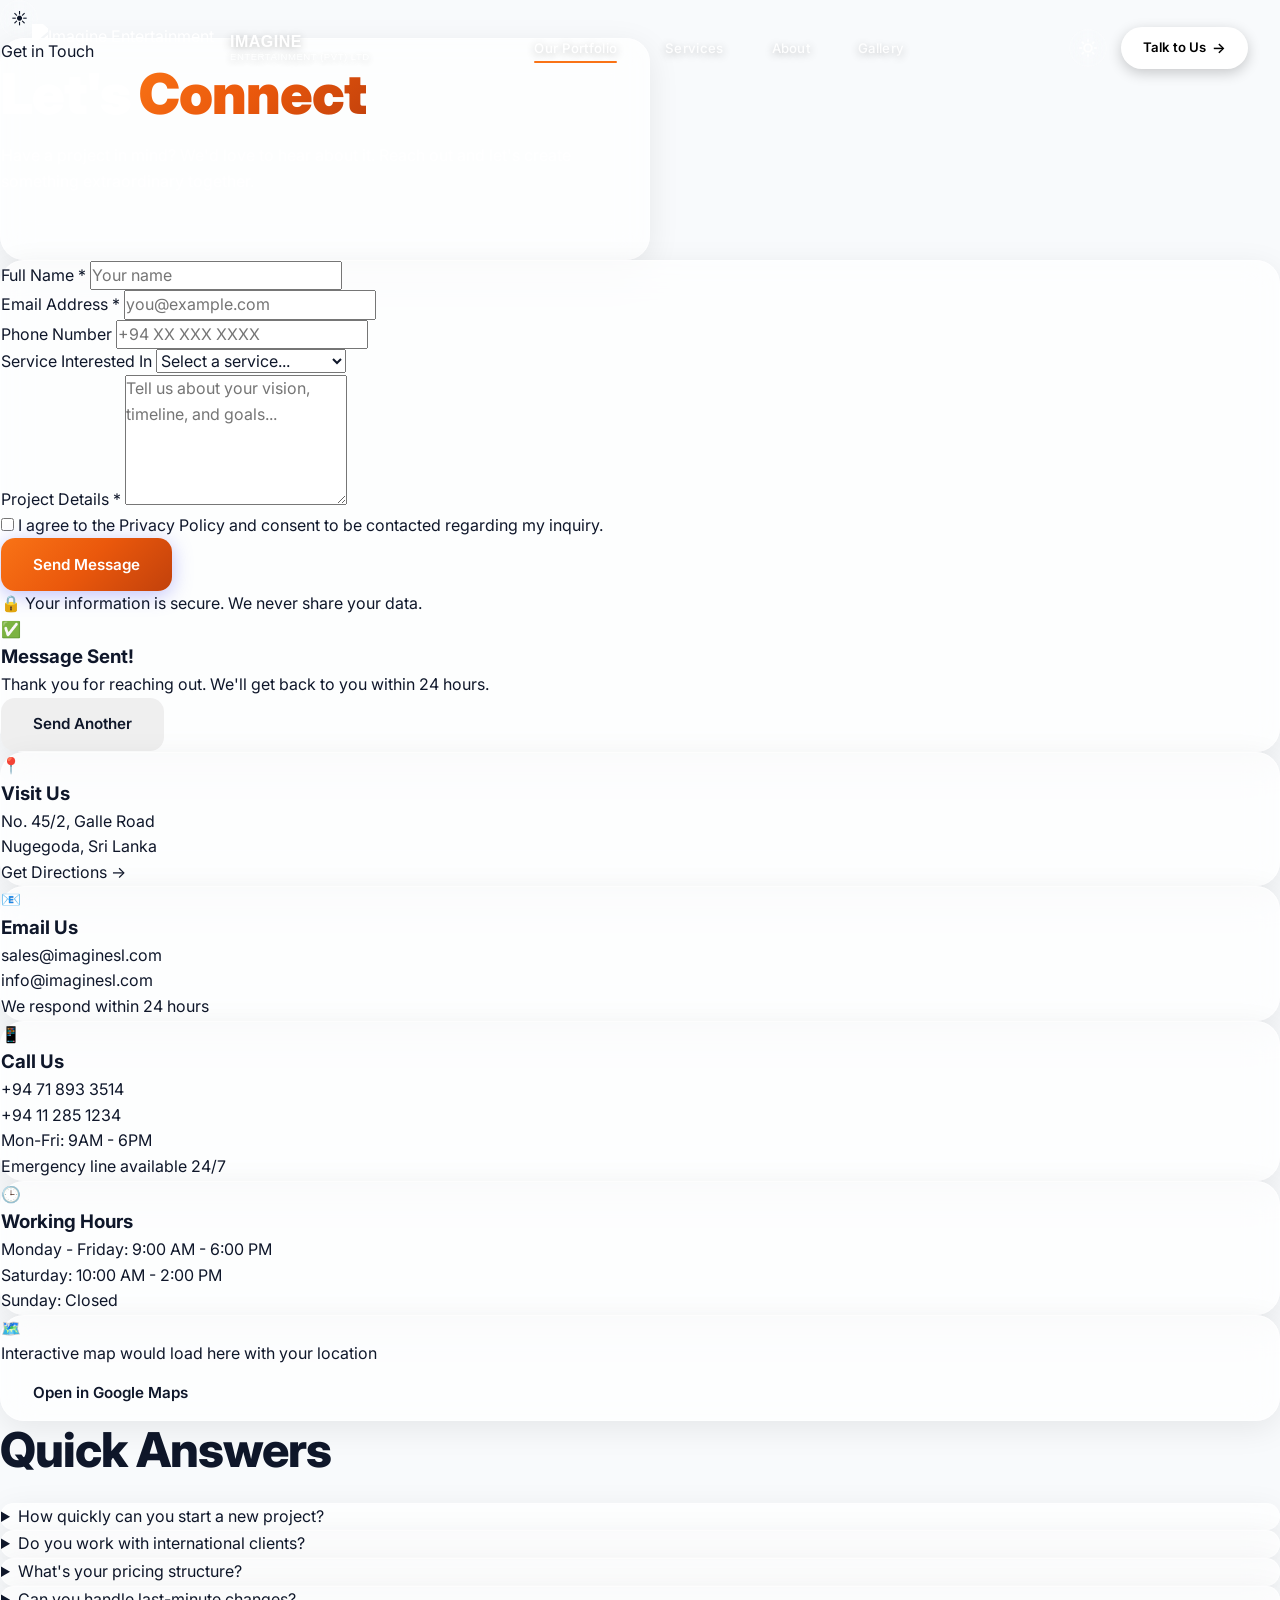
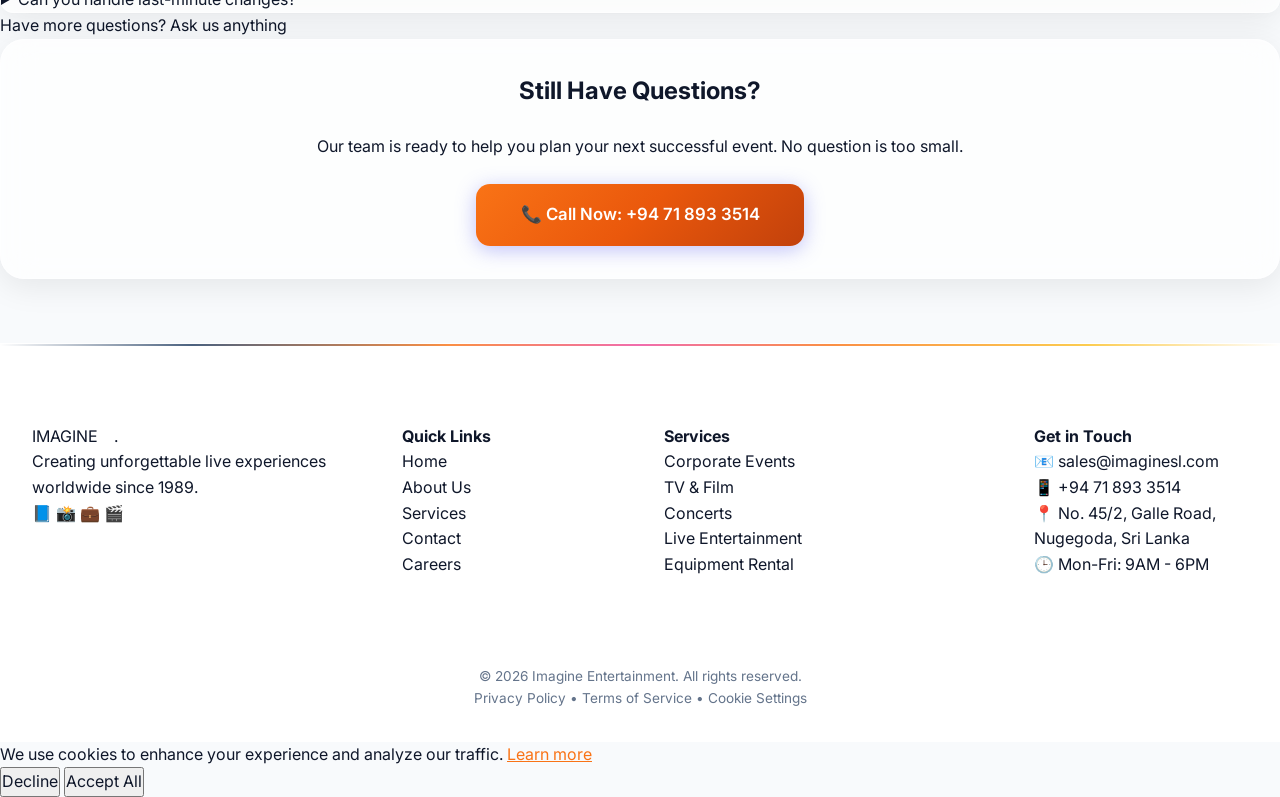
==== contact.html @ 555c8b9d "Add files via upload" ====
<!DOCTYPE html>
<html lang="en" data-theme="light">

<head>
    <meta charset="UTF-8" />
    <meta name="viewport" content="width=device-width, initial-scale=1.0" />
    <meta name="description" content="Contact Imagine Entertainment - Let's Create Something Amazing Together">
    <title>Contact Us | Imagine Entertainment</title>
    <link rel="stylesheet" href="assets/css/styles.css" />
    <link rel="preconnect" href="https://fonts.googleapis.com" />
    <link href="https://fonts.googleapis.com/css2?family=Inter:wght@300;400;500;600;700;800&display=swap"
        rel="stylesheet" />
    <link rel="icon"
        href="data:image/svg+xml,<svg xmlns='http://www.w3.org/2000/svg' viewBox='0 0 100 100'><text y='.9em' font-size='90'>✨</text></svg>">
</head>

<body>
    <button class="theme-toggle" id="themeToggle" aria-label="Toggle dark mode">
        <span class="sun-icon">☀️</span>
        <span class="moon-icon">🌙</span>
    </button>

    <!-- Navigation -->
    <nav class="glass-nav">
        <div class="nav-container">
            <!-- Logo - Two Lines -->
            <a href="index.html" class="logo">
                <img src="assets/images/logo.png" alt="Imagine Entertainment" class="logo-img" />
                <div class="logo-text">
                    <span class="logo-line-1">IMAGINE</span>
                    <span class="logo-line-2">ENTERTAINMENT (PVT) LTD</span>
                </div>
            </a>

            <!-- Desktop Navigation Links -->
            <ul class="nav-links" id="navLinks">
                <li><a href="index.html" class="active">Our Portfolio</a></li>
                <li><a href="services.html">Services</a></li>
                <li><a href="about.html">About</a></li>
                <li><a href="gallery.html">Gallery</a></li>
            </ul>

            <!-- Desktop Right Side: Theme Toggle + CTA -->
            <div class="nav-actions">
                <button class="theme-toggle" id="themeToggle" aria-label="Toggle dark mode">
                    <svg class="sun-icon" xmlns="http://www.w3.org/2000/svg" width="20" height="20" viewBox="0 0 24 24"
                        fill="none" stroke="currentColor" stroke-width="2" stroke-linecap="round"
                        stroke-linejoin="round">
                        <circle cx="12" cy="12" r="5"></circle>
                        <line x1="12" y1="1" x2="12" y2="3"></line>
                        <line x1="12" y1="21" x2="12" y2="23"></line>
                        <line x1="4.22" y1="4.22" x2="5.64" y2="5.64"></line>
                        <line x1="18.36" y1="18.36" x2="19.78" y2="19.78"></line>
                        <line x1="1" y1="12" x2="3" y2="12"></line>
                        <line x1="21" y1="12" x2="23" y2="12"></line>
                        <line x1="4.22" y1="19.78" x2="5.64" y2="18.36"></line>
                        <line x1="18.36" y1="5.64" x2="19.78" y2="4.22"></line>
                    </svg>
                    <svg class="moon-icon" xmlns="http://www.w3.org/2000/svg" width="20" height="20" viewBox="0 0 24 24"
                        fill="none" stroke="currentColor" stroke-width="2" stroke-linecap="round"
                        stroke-linejoin="round">
                        <path d="M21 12.79A9 9 0 1 1 11.21 3 7 7 0 0 0 21 12.79z"></path>
                    </svg>
                </button>
                <a href="contact.html" class="btn-primary btn-talk">Talk to Us <span class="arrow">→</span></a>
            </div>

            <!-- Mobile Menu Toggle Button -->
            <button class="mobile-toggle" id="mobileToggle" aria-label="Toggle menu">
                <svg class="menu-icon" xmlns="http://www.w3.org/2000/svg" width="24" height="24" viewBox="0 0 24 24"
                    fill="none" stroke="currentColor" stroke-width="2" stroke-linecap="round" stroke-linejoin="round">
                    <line x1="3" y1="12" x2="21" y2="12"></line>
                    <line x1="3" y1="6" x2="21" y2="6"></line>
                    <line x1="3" y1="18" x2="21" y2="18"></line>
                </svg>
            </button>
        </div>
    </nav>

    <!-- Mobile Menu Overlay -->
    <div class="mobile-menu-overlay" id="mobileMenuOverlay">
        <div class="mobile-menu-header">
            <a href="index.html" class="mobile-menu-logo">
                <img src="assets/images/logo.png" alt="Imagine Entertainment" />
                <span>ENTERTAINMENT (PVT) LTD</span>
            </a>
            <div class="mobile-menu-actions">
                <button class="mobile-theme-toggle" id="mobileThemeToggle" aria-label="Toggle dark mode">
                    <svg class="sun-icon" xmlns="http://www.w3.org/2000/svg" width="22" height="22" viewBox="0 0 24 24"
                        fill="none" stroke="currentColor" stroke-width="2" stroke-linecap="round"
                        stroke-linejoin="round">
                        <circle cx="12" cy="12" r="5"></circle>
                        <line x1="12" y1="1" x2="12" y2="3"></line>
                        <line x1="12" y1="21" x2="12" y2="23"></line>
                        <line x1="4.22" y1="4.22" x2="5.64" y2="5.64"></line>
                        <line x1="18.36" y1="18.36" x2="19.78" y2="19.78"></line>
                        <line x1="1" y1="12" x2="3" y2="12"></line>
                        <line x1="21" y1="12" x2="23" y2="12"></line>
                        <line x1="4.22" y1="19.78" x2="5.64" y2="18.36"></line>
                        <line x1="18.36" y1="5.64" x2="19.78" y2="4.22"></line>
                    </svg>
                    <svg class="moon-icon" xmlns="http://www.w3.org/2000/svg" width="22" height="22" viewBox="0 0 24 24"
                        fill="none" stroke="currentColor" stroke-width="2" stroke-linecap="round"
                        stroke-linejoin="round">
                        <path d="M21 12.79A9 9 0 1 1 11.21 3 7 7 0 0 0 21 12.79z"></path>
                    </svg>
                </button>
                <button class="mobile-menu-close" id="mobileMenuClose" aria-label="Close menu">
                    <svg xmlns="http://www.w3.org/2000/svg" width="24" height="24" viewBox="0 0 24 24" fill="none"
                        stroke="currentColor" stroke-width="2" stroke-linecap="round" stroke-linejoin="round">
                        <line x1="18" y1="6" x2="6" y2="18"></line>
                        <line x1="6" y1="6" x2="18" y2="18"></line>
                    </svg>
                </button>
            </div>
        </div>

        <ul class="mobile-menu-links">
            <li><a href="index.html" class="active">Our Portfolio</a></li>
            <li><a href="services.html">Services</a></li>
            <li><a href="about.html">About</a></li>
            <li><a href="gallery.html">Gallery</a></li>
        </ul>

        <div class="mobile-menu-footer">
            <a href="contact.html" class="btn-contact">Contact</a>
            <div class="mobile-social-links">
                <a href="https://facebook.com" target="_blank" aria-label="Facebook">
                    <svg xmlns="http://www.w3.org/2000/svg" width="20" height="20" viewBox="0 0 24 24"
                        fill="currentColor">
                        <path
                            d="M24 12.073c0-6.627-5.373-12-12-12s-12 5.373-12 12c0 5.99 4.388 10.954 10.125 11.854v-8.385H7.078v-3.47h3.047V9.43c0-3.007 1.792-4.669 4.533-4.669 1.312 0 2.686.235 2.686.235v2.953H15.83c-1.491 0-1.956.925-1.956 1.874v2.25h3.328l-.532 3.47h-2.796v8.385C19.612 23.027 24 18.062 24 12.073z" />
                    </svg>
                </a>
                <a href="https://instagram.com" target="_blank" aria-label="Instagram">
                    <svg xmlns="http://www.w3.org/2000/svg" width="20" height="20" viewBox="0 0 24 24"
                        fill="currentColor">
                        <path
                            d="M12 2.163c3.204 0 3.584.012 4.85.07 3.252.148 4.771 1.691 4.919 4.919.058 1.265.069 1.645.069 4.849 0 3.205-.012 3.584-.069 4.849-.149 3.225-1.664 4.771-4.919 4.919-1.266.058-1.644.07-4.85.07-3.204 0-3.584-.012-4.849-.07-3.26-.149-4.771-1.699-4.919-4.92-.058-1.265-.07-1.644-.07-4.849 0-3.204.013-3.583.07-4.849.149-3.227 1.664-4.771 4.919-4.919 1.266-.057 1.645-.069 4.849-.069zm0-2.163c-3.259 0-3.667.014-4.947.072-4.358.2-6.78 2.618-6.98 6.98-.059 1.281-.073 1.689-.073 4.948 0 3.259.014 3.668.072 4.948.2 4.358 2.618 6.78 6.98 6.98 1.281.058 1.689.072 4.948.072 3.259 0 3.668-.014 4.948-.072 4.354-.2 6.782-2.618 6.979-6.98.059-1.28.073-1.689.073-4.948 0-3.259-.014-3.667-.072-4.947-.196-4.354-2.617-6.78-6.979-6.98-1.281-.059-1.69-.073-4.949-.073zm0 5.838c-3.403 0-6.162 2.759-6.162 6.162s2.759 6.163 6.162 6.163 6.162-2.759 6.162-6.163c0-3.403-2.759-6.162-6.162-6.162zm0 10.162c-2.209 0-4-1.79-4-4 0-2.209 1.791-4 4-4s4 1.791 4 4c0 2.21-1.791 4-4 4zm6.406-11.845c-.796 0-1.441.645-1.441 1.44s.645 1.44 1.441 1.44c.795 0 1.439-.645 1.439-1.44s-.644-1.44-1.439-1.44z" />
                    </svg>
                </a>
                <a href="https://tiktok.com" target="_blank" aria-label="TikTok">
                    <svg xmlns="http://www.w3.org/2000/svg" width="20" height="20" viewBox="0 0 24 24"
                        fill="currentColor">
                        <path
                            d="M12.525.02c1.31-.02 2.61-.01 3.91-.02.08 1.53.63 3.09 1.75 4.17 1.12 1.11 2.7 1.62 4.24 1.79v4.03c-1.44-.05-2.89-.35-4.2-.97-.57-.26-1.1-.59-1.62-.93v6.16c0 2.52-1.12 4.84-2.9 6.24-1.72 1.36-3.92 1.9-6.06 1.48-2.14-.42-4.04-1.75-5.19-3.58-1.15-1.83-1.44-4.14-.79-6.21.65-2.07 2.2-3.79 4.18-4.61 1.98-.82 4.24-.71 6.15.28v4.12c-.69-.46-1.5-.7-2.32-.69-1.11.01-2.18.47-2.94 1.27-.76.8-1.15 1.89-1.07 3 .08 1.11.62 2.13 1.49 2.82.87.69 1.99.98 3.09.8 1.1-.18 2.09-.82 2.71-1.76.62-.94.89-2.09.76-3.23V.02h-1.19z" />
                    </svg>
                </a>
                <a href="https://youtube.com" target="_blank" aria-label="YouTube">
                    <svg xmlns="http://www.w3.org/2000/svg" width="20" height="20" viewBox="0 0 24 24"
                        fill="currentColor">
                        <path
                            d="M23.498 6.186a3.016 3.016 0 0 0-2.122-2.136C19.505 3.545 12 3.545 12 3.545s-7.505 0-9.377.505A3.017 3.017 0 0 0 .502 6.186C0 8.07 0 12 0 12s0 3.93.502 5.814a3.016 3.016 0 0 0 2.122 2.136c1.871.505 9.376.505 9.376.505s7.505 0 9.377-.505a3.015 3.015 0 0 0 2.122-2.136C24 15.93 24 12 24 12s0-3.93-.502-5.814zM9.545 15.568V8.432L15.818 12l-6.273 3.568z" />
                    </svg>
                </a>
                <a href="https://linkedin.com" target="_blank" aria-label="LinkedIn">
                    <svg xmlns="http://www.w3.org/2000/svg" width="20" height="20" viewBox="0 0 24 24"
                        fill="currentColor">
                        <path
                            d="M20.447 20.452h-3.554v-5.569c0-1.328-.027-3.037-1.852-3.037-1.853 0-2.136 1.445-2.136 2.939v5.667H9.351V9h3.414v1.561h.046c.477-.9 1.637-1.85 3.37-1.85 3.601 0 4.267 2.37 4.267 5.455v6.286zM5.337 7.433c-1.144 0-2.063-.926-2.063-2.065 0-1.138.92-2.063 2.063-2.063 1.14 0 2.064.925 2.064 2.063 0 1.139-.925 2.065-2.064 2.065zm1.782 13.019H3.555V9h3.564v11.452zM22.225 0H1.771C.792 0 0 .774 0 1.729v20.542C0 23.227.792 24 1.771 24h20.451C23.2 24 24 23.227 24 22.271V1.729C24 .774 23.2 0 22.222 0h.003z" />
                    </svg>
                </a>
            </div>
        </div>
    </div>

    <!-- Page Hero -->
    <section class="page-hero">
        <div class="hero-content glass-card">
            <span class="page-badge">Get in Touch</span>
            <h1 class="hero-title">Let's <span class="gradient-text">Connect</span></h1>
            <p class="hero-subtitle">Have a project in mind? We'd love to hear about it. Reach out and let's create
                something extraordinary together.</p>
        </div>
    </section>

    <!-- Contact Grid -->
    <section class="contact-section">
        <div class="contact-grid">
            <!-- Contact Form -->
            <div class="contact-form-wrapper glass-card">
                <form class="contact-form" id="contactForm">
                    <div class="form-group">
                        <label for="name">Full Name *</label>
                        <input type="text" id="name" name="name" required placeholder="Your name" />
                    </div>
                    <div class="form-row">
                        <div class="form-group">
                            <label for="email">Email Address *</label>
                            <input type="email" id="email" name="email" required placeholder="you@example.com" />
                        </div>
                        <div class="form-group">
                            <label for="phone">Phone Number</label>
                            <input type="tel" id="phone" name="phone" placeholder="+94 XX XXX XXXX" />
                        </div>
                    </div>
                    <div class="form-group">
                        <label for="service">Service Interested In</label>
                        <select id="service" name="service">
                            <option value="">Select a service...</option>
                            <option value="corporate">Corporate Events</option>
                            <option value="production">TV & Film Production</option>
                            <option value="concerts">Concerts & Music</option>
                            <option value="entertainment">Live Entertainment</option>
                            <option value="equipment">Equipment Rental</option>
                            <option value="other">Other / General Inquiry</option>
                        </select>
                    </div>
                    <div class="form-group">
                        <label for="message">Project Details *</label>
                        <textarea id="message" name="message" rows="5" required
                            placeholder="Tell us about your vision, timeline, and goals..."></textarea>
                    </div>
                    <div class="form-group checkbox">
                        <input type="checkbox" id="consent" name="consent" required />
                        <label for="consent">I agree to the <a href="#">Privacy Policy</a> and consent to be contacted
                            regarding my inquiry.</label>
                    </div>
                    <button type="submit" class="btn-primary btn-block">Send Message</button>
                    <p class="form-note">🔒 Your information is secure. We never share your data.</p>
                </form>
                <div class="form-success" id="formSuccess">
                    <span class="success-icon">✅</span>
                    <h3>Message Sent!</h3>
                    <p>Thank you for reaching out. We'll get back to you within 24 hours.</p>
                    <button class="btn-secondary" onclick="resetForm()">Send Another</button>
                </div>
            </div>

            <!-- Contact Info -->
            <div class="contact-info">
                <div class="info-card glass-card">
                    <span class="info-icon">📍</span>
                    <h3>Visit Us</h3>
                    <p>No. 45/2, Galle Road<br>Nugegoda, Sri Lanka</p>
                    <a href="https://maps.google.com" target="_blank" class="link-arrow">Get Directions →</a>
                </div>
                <div class="info-card glass-card">
                    <span class="info-icon">📧</span>
                    <h3>Email Us</h3>
                    <p><a href="mailto:sales@imaginesl.com">sales@imaginesl.com</a><br><a
                            href="mailto:info@imaginesl.com">info@imaginesl.com</a></p>
                    <p class="info-note">We respond within 24 hours</p>
                </div>
                <div class="info-card glass-card">
                    <span class="info-icon">📱</span>
                    <h3>Call Us</h3>
                    <p><a href="tel:+94718933514">+94 71 893 3514</a><br><a href="tel:+94112851234">+94 11 285 1234</a>
                    </p>
                    <p class="info-note">Mon-Fri: 9AM - 6PM<br>Emergency line available 24/7</p>
                </div>
                <div class="info-card glass-card">
                    <span class="info-icon">🕒</span>
                    <h3>Working Hours</h3>
                    <p>Monday - Friday: 9:00 AM - 6:00 PM<br>Saturday: 10:00 AM - 2:00 PM<br>Sunday: Closed</p>
                </div>
            </div>
        </div>
    </section>

    <!-- Map Section -->
    <section class="map-section">
        <div class="map-container glass-card">
            <div class="map-placeholder">
                <span class="map-icon">🗺️</span>
                <p>Interactive map would load here with your location</p>
                <a href="https://maps.google.com" target="_blank" class="btn-secondary">Open in Google Maps</a>
            </div>
        </div>
    </section>

    <!-- FAQ Preview -->
    <section class="faq-section">
        <h2 class="section-title">Quick Answers</h2>
        <div class="faq-grid">
            <details class="faq-item glass-card">
                <summary>How quickly can you start a new project?</summary>
                <p>For most projects, we can begin planning within 48 hours of initial contact. Urgent requests are
                    accommodated based on availability—contact us directly for time-sensitive needs.</p>
            </details>
            <details class="faq-item glass-card">
                <summary>Do you work with international clients?</summary>
                <p>Yes! We've produced events across South Asia, the Middle East, and beyond. We handle logistics, local
                    permits, and cultural considerations for seamless international productions.</p>
            </details>
            <details class="faq-item glass-card">
                <summary>What's your pricing structure?</summary>
                <p>We provide custom quotes based on scope, scale, and requirements. After understanding your vision,
                    we'll deliver a transparent proposal with no hidden fees.</p>
            </details>
            <details class="faq-item glass-card">
                <summary>Can you handle last-minute changes?</summary>
                <p>Absolutely. Our experienced team specializes in agile production management. We build flexibility
                    into every plan and have contingency protocols for unexpected changes.</p>
            </details>
        </div>
        <p class="faq-more">Have more questions? <a href="contact.html">Ask us anything</a></p>
    </section>

    <!-- CTA Section -->
    <section class="cta-section">
        <div class="cta-content glass-card">
            <h2>Still Have Questions?</h2>
            <p>Our team is ready to help you plan your next successful event. No question is too small.</p>
            <a href="tel:+94718933514" class="btn-primary btn-large">📞 Call Now: +94 71 893 3514</a>
        </div>
    </section>

    <footer class="glass-footer">
        <div class="footer-content">
            <div class="footer-brand">
                <a href="index.html" class="logo">IMAGINE<span class="accent">.</span></a>
                <p>Creating unforgettable live experiences worldwide since 1989.</p>
                <div class="social-links">
                    <a href="#" aria-label="Facebook">📘</a>
                    <a href="#" aria-label="Instagram">📸</a>
                    <a href="#" aria-label="LinkedIn">💼</a>
                    <a href="#" aria-label="YouTube">🎬</a>
                </div>
            </div>
            <div class="footer-links">
                <h4>Quick Links</h4>
                <ul>
                    <li><a href="index.html">Home</a></li>
                    <li><a href="about.html">About Us</a></li>
                    <li><a href="services.html">Services</a></li>
                    <li><a href="contact.html">Contact</a></li>
                    <li><a href="#">Careers</a></li>
                </ul>
            </div>
            <div class="footer-links">
                <h4>Services</h4>
                <ul>
                    <li><a href="services.html#corporate">Corporate Events</a></li>
                    <li><a href="services.html#production">TV & Film</a></li>
                    <li><a href="services.html#concerts">Concerts</a></li>
                    <li><a href="services.html#entertainment">Live Entertainment</a></li>
                    <li><a href="services.html#equipment">Equipment Rental</a></li>
                </ul>
            </div>
            <div class="footer-contact">
                <h4>Get in Touch</h4>
                <p>📧 <a href="mailto:sales@imaginesl.com">sales@imaginesl.com</a></p>
                <p>📱 <a href="tel:+94718933514">+94 71 893 3514</a></p>
                <p>📍 No. 45/2, Galle Road, Nugegoda, Sri Lanka</p>
                <p>🕒 Mon-Fri: 9AM - 6PM</p>
            </div>
        </div>
        <div class="footer-bottom">
            <p>&copy; <span id="year"></span> Imagine Entertainment. All rights reserved.</p>
            <p class="footer-legal">
                <a href="#">Privacy Policy</a> •
                <a href="#">Terms of Service</a> •
                <a href="#">Cookie Settings</a>
            </p>
        </div>
    </footer>

    <button class="scroll-top" id="scrollTop" aria-label="Scroll to top">↑</button>
    <script src="assets/js/main.js"></script>
</body>

</html>
---- assets/css/styles.css ----
/* ===== CSS VARIABLES (Theming) ===== */
:root {
    /* Dark Mode (Default) */
    --bg-primary: #0a0a0a;
    --bg-secondary: #0f0f0f;
    --bg-glass: rgba(15, 15, 15, 0.75);
    --bg-glass-strong: rgba(15, 15, 15, 0.9);
    --card-bg: #333333;
    --text-primary: #ffffff;
    --text-secondary: #a1a1aa;
    --text-muted: #71717a;
    --accent-primary: #f97316;
    --accent-secondary: #ea580c;
    --accent-gradient: linear-gradient(135deg, #f97316, #ea580c, #c2410c);
    --border-glass: rgba(255, 255, 255, 0.08);
    --border-focus: rgba(249, 115, 22, 0.5);
    --shadow-glass: 0 8px 32px rgba(0, 0, 0, 0.5);
    --shadow-hover: 0 20px 40px rgba(0, 0, 0, 0.7);
    --shadow-input: 0 4px 12px rgba(0, 0, 0, 0.3);
    --glow-primary: rgba(249, 115, 22, 0.15);
    --glow-secondary: rgba(234, 88, 12, 0.1);
    --input-bg: rgba(24, 24, 27, 0.7);
    --success: #22c55e;
    --error: #ef4444;

    /* Footer Gradient Colors */
    --gradient-blue: #1e3a5f;
    --gradient-yellow: #fbbf24;
    --gradient-pink: #ec4899;
    --footer-gradient: linear-gradient(135deg, var(--gradient-blue), var(--gradient-pink), var(--gradient-yellow));

    /* Section Divider Gradient */
    --divider-gradient: linear-gradient(90deg,
        transparent 0%,
        #1e3a5f 15%,
        #f97316 35%,
        #ec4899 50%,
        #f97316 65%,
        #fbbf24 85%,
        transparent 100%
    );
}

[data-theme="light"] {
    --bg-primary: #f8fafc;
    --bg-secondary: #ffffff;
    --bg-glass: rgba(255, 255, 255, 0.7);
    --bg-glass-strong: rgba(255, 255, 255, 0.85);
    --card-bg: #e5e7eb;
    --text-primary: #0f172a;
    --text-secondary: #475569;
    --text-muted: #64748b;
    --border-glass: rgba(255, 255, 255, 0.5);
    --shadow-glass: 0 8px 32px rgba(0, 0, 0, 0.08);
    --shadow-hover: 0 20px 40px rgba(0, 0, 0, 0.12);
    --shadow-input: 0 4px 12px rgba(0, 0, 0, 0.05);
    --input-bg: rgba(241, 245, 249, 0.7);
}

/* ===== GLOBAL RESET & BASE ===== */
*,
*::before,
*::after {
    margin: 0;
    padding: 0;
    box-sizing: border-box;
}

/* Section Divider */
.section-divider {
    height: 2px;
    background: var(--divider-gradient);
    border: none;
    width: 100%;
    opacity: 0.6;
}

html {
    scroll-behavior: smooth;
    scroll-padding-top: 100px;
}

body {
    font-family: 'Inter', -apple-system, BlinkMacSystemFont, 'Segoe UI', Roboto, sans-serif;
    background: var(--bg-primary);
    color: var(--text-primary);
    line-height: 1.6;
    transition: background 0.4s ease, color 0.4s ease;
    overflow-x: hidden;
    -webkit-font-smoothing: antialiased;
    -moz-osx-font-smoothing: grayscale;
}

body.menu-open {
    overflow: hidden;
}

img,
picture,
video,
canvas,
svg {
    display: block;
    max-width: 100%;
}

input,
button,
textarea,
select {
    font: inherit;
    color: inherit;
}

a {
    color: inherit;
    text-decoration: none;
}

ul {
    list-style: none;
}

/* ===== GLASSMORPHISM UTILITIES ===== */
.glass-card {
    background: var(--bg-glass);
    backdrop-filter: blur(16px);
    -webkit-backdrop-filter: blur(16px);
    border: 1px solid var(--border-glass);
    border-radius: 24px;
    box-shadow: var(--shadow-glass);
    transition: transform 0.3s ease, box-shadow 0.3s ease, border-color 0.3s ease;
}

.glass-card:hover {
    transform: translateY(-4px);
    box-shadow: var(--shadow-hover);
    border-color: var(--accent-primary);
}

/* ===== NAVIGATION ===== */
.glass-nav {
    position: fixed;
    top: 0;
    left: 0;
    right: 0;
    z-index: 1000;
    background: transparent;
    backdrop-filter: none;
    -webkit-backdrop-filter: none;
    border-bottom: 1px solid transparent;
    padding: 1.5rem 0;
    transition: all 0.4s ease;
}

.glass-nav.scrolled {
    background: var(--bg-glass-strong);
    backdrop-filter: blur(20px);
    -webkit-backdrop-filter: blur(20px);
    border-bottom: 1px solid var(--border-glass);
    padding: 1rem 0;
    box-shadow: var(--shadow-glass);
}

.nav-container {
    max-width: 1400px;
    margin: 0 auto;
    padding: 0 2rem;
    display: flex;
    align-items: center;
    justify-content: space-between;
    width: 100%;
}

/* Logo */
.logo {
    display: flex;
    align-items: center;
    gap: 1rem;
    text-decoration: none;
}

.logo-img {
    height: 48px;
    width: auto;
    flex-shrink: 0;
}

.logo-text {
    display: flex;
    flex-direction: column;
    gap: 0.1rem;
    line-height: 1.1;
}

.logo-line-1,
.logo-line-2 {
    font-family: 'Jost', sans-serif;
    font-weight: 600;
    letter-spacing: 0.5px;
    color: #ffffff;
    transition: color 0.3s ease;
}

.logo-line-1 {
    font-size: 1rem;
    font-weight: 700;
}

.logo-line-2 {
    font-size: 0.6rem;
    font-weight: 500;
    opacity: 0.85;
}

.glass-nav.scrolled .logo-line-1,
.glass-nav.scrolled .logo-line-2 {
    color: var(--text-primary);
}

.glass-nav:not(.scrolled) .logo-line-1,
.glass-nav:not(.scrolled) .logo-line-2 {
    color: #ffffff;
    text-shadow: 0 2px 8px rgba(0, 0, 0, 0.3);
}

.glass-nav:not(.scrolled) .logo-img {
    filter: brightness(0) invert(1);
}

.glass-nav.scrolled .logo-img {
    filter: none;
}

/* Navigation Links */
.nav-links {
    display: flex;
    gap: 3rem;
    list-style: none;
    justify-content: center;
    align-items: center;
    margin: 0 auto;
}

.nav-links a {
    font-family: 'Inter', sans-serif;
    font-size: 0.825rem;
    font-weight: 500;
    color: rgba(255, 255, 255, 0.9);
    text-decoration: none;
    transition: color 0.3s ease;
    position: relative;
    padding: 0.4rem 0;
    text-shadow: 0 2px 8px rgba(0, 0, 0, 0.3);
    letter-spacing: 0.3px;
    white-space: nowrap;
}

.nav-links a:hover,
.nav-links a.active {
    color: #ffffff;
}

.nav-links a.active::after {
    content: '';
    position: absolute;
    bottom: 0;
    left: 0;
    right: 0;
    height: 2px;
    background: var(--accent-primary);
    border-radius: 2px;
}

.glass-nav.scrolled .nav-links a {
    color: var(--text-secondary);
    text-shadow: none;
}

.glass-nav.scrolled .nav-links a:hover,
.glass-nav.scrolled .nav-links a.active {
    color: var(--text-primary);
}

/* Nav Actions */
.nav-actions {
    display: flex;
    align-items: center;
    gap: 0.875rem;
}

/* Theme Toggle */
.theme-toggle {
    position: static;
    width: 38px;
    height: 38px;
    border-radius: 50%;
    background: rgba(255, 255, 255, 0.1);
    backdrop-filter: blur(10px);
    border: 1px solid rgba(255, 255, 255, 0.2);
    display: flex;
    align-items: center;
    justify-content: center;
    cursor: pointer;
    transition: all 0.3s ease;
    padding: 0;
}

.glass-nav:not(.scrolled) .theme-toggle {
    background: rgba(255, 255, 255, 0.1);
    border: 1px solid rgba(255, 255, 255, 0.2);
}

.glass-nav.scrolled .theme-toggle {
    background: var(--bg-glass);
    border: 1px solid var(--border-glass);
}

.theme-toggle:hover {
    transform: scale(1.05);
}

.theme-toggle svg {
    width: 18px;
    height: 18px;
    stroke: currentColor;
    color: #ffffff;
    transition: all 0.3s ease;
}

.glass-nav.scrolled .theme-toggle svg {
    color: var(--text-primary);
}

.theme-toggle .moon-icon {
    display: none;
}

[data-theme="dark"] .theme-toggle .sun-icon {
    display: none;
}

[data-theme="dark"] .theme-toggle .moon-icon {
    display: block;
}

/* Talk to Us Button */
.btn-primary,
.btn-secondary {
    display: inline-flex;
    align-items: center;
    justify-content: center;
    gap: 0.5rem;
    padding: 0.9rem 2rem;
    border-radius: 14px;
    font-weight: 600;
    font-size: 0.95rem;
    transition: all 0.3s ease;
    cursor: pointer;
    border: none;
    text-align: center;
}

.btn-talk {
    padding: 0.6rem 1.375rem;
    border-radius: 50px;
    font-size: 0.825rem;
    font-weight: 600;
    display: inline-flex;
    align-items: center;
    gap: 0.4rem;
    transition: all 0.3s ease;
    white-space: nowrap;
}

.btn-talk .arrow {
    font-size: 0.9rem;
    transition: transform 0.3s ease;
}

.btn-talk:hover .arrow {
    transform: translateX(3px);
}

.glass-nav:not(.scrolled) .btn-talk {
    background: #ffffff;
    color: #000000;
    box-shadow: 0 4px 14px rgba(0, 0, 0, 0.2);
}

.glass-nav:not(.scrolled) .btn-talk:hover {
    background: var(--accent-primary);
    color: #ffffff;
    transform: translateY(-2px);
    box-shadow: 0 6px 20px rgba(249, 115, 22, 0.4);
}

.glass-nav.scrolled .btn-talk {
    background: var(--accent-gradient);
    color: #ffffff;
    box-shadow: 0 4px 14px rgba(249, 115, 22, 0.3);
}

.glass-nav.scrolled .btn-talk:hover {
    transform: translateY(-2px);
    box-shadow: 0 6px 20px rgba(249, 115, 22, 0.5);
}

.btn-primary {
    background: var(--accent-gradient);
    color: white;
    box-shadow: 0 4px 20px rgba(99, 102, 241, 0.4);
}

.btn-primary:hover {
    transform: translateY(-2px);
    box-shadow: 0 8px 30px rgba(99, 102, 241, 0.6);
}

.btn-large {
    padding: 1.1rem 2.8rem;
    font-size: 1.05rem;
}

/* Mobile Toggle */
.mobile-toggle {
    display: none !important;
    align-items: center;
    justify-content: center;
    width: 44px;
    height: 44px;
    background: transparent;
    border: none;
    cursor: pointer;
    padding: 0;
    transition: all 0.3s ease;
    margin-left: auto;
}

@media (max-width: 900px) {
    .mobile-toggle {
        display: flex !important;
        position: fixed;
        right: 2rem;
        top: 1.5rem;
        z-index: 1001;
    }

    .mobile-toggle svg {
        width: 24px;
        height: 24px;
        stroke: #ffffff;
        transition: all 0.3s ease;
    }

    .glass-nav.scrolled .mobile-toggle {
        top: 1rem;
    }

    .glass-nav.scrolled .mobile-toggle svg {
        stroke: var(--text-primary);
    }

    .mobile-toggle:hover {
        transform: scale(1.05);
    }

    .nav-links,
    .nav-actions {
        display: none !important;
    }
}

@media (min-width: 901px) {

    .nav-links,
    .nav-actions {
        display: flex !important;
    }

    .mobile-menu-overlay {
        display: none !important;
    }
}

/* ===== MOBILE MENU OVERLAY ===== */
.mobile-menu-overlay {
    position: fixed;
    top: 0;
    left: 0;
    width: 100%;
    height: 100vh;
    background: linear-gradient(135deg, rgba(15, 15, 15, 0.98), rgba(20, 20, 20, 0.95));
    backdrop-filter: blur(20px);
    z-index: 1001;
    display: flex;
    flex-direction: column;
    padding: 2rem;
    transform: translateX(-100%);
    transition: transform 0.5s cubic-bezier(0.4, 0, 0.2, 1);
    overflow-y: auto;
}

.mobile-menu-overlay.active {
    transform: translateX(0);
}

.mobile-menu-header {
    display: flex;
    justify-content: space-between;
    align-items: center;
    margin-bottom: 2.5rem;
    padding-bottom: 1.5rem;
    border-bottom: 1px solid var(--border-glass);
}

.mobile-menu-logo {
    display: flex;
    flex-direction: column;
    gap: 0.25rem;
}

.mobile-menu-logo img {
    height: 45px;
    width: auto;
}

.mobile-menu-logo span {
    font-family: 'Jost', sans-serif;
    font-size: 0.7rem;
    font-weight: 600;
    color: var(--text-muted);
    letter-spacing: 1px;
    text-transform: uppercase;
}

.mobile-menu-actions {
    display: flex;
    align-items: center;
    gap: 1rem;
}

.mobile-theme-toggle {
    width: 42px;
    height: 42px;
    border-radius: 50%;
    background: var(--bg-glass);
    border: 1px solid var(--border-glass);
    display: flex;
    align-items: center;
    justify-content: center;
    cursor: pointer;
    transition: all 0.3s ease;
    padding: 0;
}

.mobile-theme-toggle:hover {
    background: var(--accent-primary);
    border-color: var(--accent-primary);
    transform: scale(1.05);
}

.mobile-theme-toggle svg {
    width: 20px;
    height: 20px;
    stroke: var(--text-primary);
    transition: all 0.3s ease;
}

.mobile-theme-toggle:hover svg {
    stroke: #ffffff;
}

.mobile-theme-toggle .moon-icon {
    display: none;
}

[data-theme="dark"] .mobile-theme-toggle .sun-icon {
    display: none;
}

[data-theme="dark"] .mobile-theme-toggle .moon-icon {
    display: block;
}

.mobile-menu-close {
    width: 42px;
    height: 42px;
    border-radius: 50%;
    background: var(--bg-glass);
    border: 1px solid var(--border-glass);
    display: flex;
    align-items: center;
    justify-content: center;
    cursor: pointer;
    transition: all 0.3s ease;
    padding: 0;
}

.mobile-menu-close:hover {
    background: var(--error);
    border-color: var(--error);
    transform: rotate(90deg);
}

.mobile-menu-close svg {
    width: 22px;
    height: 22px;
    stroke: var(--text-primary);
}

.mobile-menu-close:hover svg {
    stroke: #ffffff;
}

.mobile-menu-links {
    flex: 1;
    display: flex;
    flex-direction: column;
    gap: 0.5rem;
    list-style: none;
}

.mobile-menu-links a {
    display: block;
    padding: 1.25rem 1rem;
    font-family: 'Inter', sans-serif;
    font-size: 1.4rem;
    font-weight: 600;
    color: var(--text-primary);
    text-decoration: none;
    border-radius: 12px;
    transition: all 0.3s ease;
    letter-spacing: 0.5px;
}

.mobile-menu-links a:hover,
.mobile-menu-links a.active {
    background: var(--bg-glass);
    color: #ffffff;
    padding-left: 1.5rem;
}

.mobile-menu-footer {
    margin-top: auto;
    padding-top: 2.5rem;
    border-top: 1px solid var(--border-glass);
    display: flex;
    flex-direction: column;
    gap: 1.5rem;
}

.mobile-social-icons {
    display: flex;
    justify-content: center;
    gap: 1rem;
}

.mobile-social-icons .social-icon {
    width: 48px;
    height: 48px;
    border-radius: 50%;
    background: var(--bg-glass);
    border: 1px solid var(--border-glass);
    display: flex;
    align-items: center;
    justify-content: center;
    transition: all 0.3s ease;
    text-decoration: none;
    font-size: 1.5rem;
}

.mobile-social-icons .social-icon:hover {
    background: var(--accent-primary);
    border-color: var(--accent-primary);
    transform: translateY(-3px) scale(1.1);
}

.mobile-contact-link {
    display: block;
    text-align: center;
    padding: 1rem;
    color: var(--text-secondary);
    font-size: 0.9rem;
    text-decoration: none;
    transition: color 0.3s ease;
}

.mobile-contact-link:hover {
    color: var(--accent-primary);
}

/* ===== HERO SECTION ===== */
.hero-video {
    position: relative;
    min-height: 100vh;
    display: flex;
    align-items: center;
    overflow: hidden;
    padding: 0;
}

.hero-slider {
    position: absolute;
    top: 0;
    left: 0;
    right: 0;
    bottom: 0;
    z-index: 1;
    overflow: hidden;
}

.slider-track {
    position: relative;
    width: 100%;
    height: 100%;
}

.slider-slide {
    position: absolute;
    top: 0;
    left: 0;
    width: 100%;
    height: 100%;
    background-size: cover;
    background-position: center;
    opacity: 0;
    transition: opacity 1.5s ease-in-out;
    transform: scale(1);
}

.slider-slide.active {
    opacity: 1;
    animation: kenburns 20s ease-in-out infinite;
}

@keyframes kenburns {
    0% {
        transform: scale(1);
    }
    50% {
        transform: scale(1.1);
    }
    100% {
        transform: scale(1);
    }
}

.video-overlay {
    position: absolute;
    top: 0;
    left: 0;
    right: 0;
    bottom: 0;
    background: linear-gradient(135deg, rgba(0, 0, 0, 0.7) 0%, rgba(0, 0, 0, 0.5) 50%, rgba(0, 0, 0, 0.7) 100%);
    z-index: 2;
}

.hero-content-wrapper {
    position: relative;
    z-index: 3;
    max-width: 1400px;
    margin: 0 auto;
    padding: 14rem 3rem 3rem;
    display: flex;
    align-items: flex-end;
    justify-content: space-between;
    width: 100%;
    min-height: 85vh;
}

.hero-content {
    max-width: 650px;
    padding-bottom: 2rem;
}

.hero-actions {
    margin-bottom: 1rem;
}

.hero-content .hero-title {
    font-size: clamp(2rem, 5vw, 3.5rem);
    font-weight: 900;
    line-height: 1.05;
    margin-bottom: 1.25rem;
    letter-spacing: -1px;
    color: #ffffff;
    white-space: nowrap;
}

.hero-content .gradient-text {
    background: var(--accent-gradient);
    -webkit-background-clip: text;
    -webkit-text-fill-color: transparent;
    background-clip: text;
}

.hero-content .hero-subtitle {
    font-size: 1rem;
    color: rgba(255, 255, 255, 0.85);
    margin-bottom: 2rem;
    line-height: 1.6;
    max-width: 600px;
}

.hero-features {
    display: flex;
    gap: 2rem;
    flex-wrap: wrap;
    margin-top: 2.5rem;
    padding-top: 2rem;
    border-top: 1px solid rgba(255, 255, 255, 0.15);
}

.hero-feature {
    display: flex;
    align-items: center;
    gap: 0.75rem;
    color: rgba(255, 255, 255, 0.9);
    font-size: 0.95rem;
    font-weight: 500;
}

.hero-feature svg {
    width: 24px;
    height: 24px;
    stroke: var(--accent-primary);
    flex-shrink: 0;
}

@media (max-width: 768px) {
    .hero-features {
        gap: 1.25rem;
        flex-direction: column;
        margin-top: 2rem;
        padding-top: 1.5rem;
        border-top: 1px solid rgba(255, 255, 255, 0.15);
    }

    .hero-feature {
        font-size: 0.9rem;
    }
}

.hero-actions {
    position: absolute;
    top: 100%;
    right: 0;
    margin-top: 1.5rem;
}

.btn-glass {
    display: inline-flex;
    align-items: center;
    gap: 0.5rem;
    padding: 0.75rem 1.75rem;
    border-radius: 50px;
    font-size: 0.9rem;
    font-weight: 600;
    background: rgba(255, 255, 255, 0.1);
    backdrop-filter: blur(10px);
    border: 1px solid rgba(255, 255, 255, 0.2);
    color: #ffffff;
    text-decoration: none;
    transition: all 0.3s ease;
    white-space: nowrap;
}

.btn-glass:hover {
    background: rgba(255, 255, 255, 0.2);
    border-color: var(--accent-primary);
    transform: translateY(-2px);
    box-shadow: 0 6px 20px rgba(249, 115, 22, 0.3);
}

.btn-glass .arrow {
    font-size: 1rem;
    transition: transform 0.3s ease;
}

.btn-glass:hover .arrow {
    transform: translateX(4px);
}

@media (max-width: 768px) {
    .hero-content-wrapper {
        flex-direction: column;
        padding: 14rem 2rem 5rem;
    }

    .hero-actions {
        width: 100%;
        display: flex;
        justify-content: flex-end;
    }
}

.scroll-indicator {
    position: absolute;
    bottom: 2rem;
    left: 50%;
    transform: translateX(-50%);
    z-index: 3;
    display: flex;
    flex-direction: column;
    align-items: center;
    gap: 0.5rem;
    color: rgba(255, 255, 255, 0.6);
    font-size: 0.85rem;
    animation: bounce 2s ease-in-out infinite;
}

.scroll-arrow {
    width: 24px;
    height: 24px;
    border-right: 2px solid rgba(255, 255, 255, 0.6);
    border-bottom: 2px solid rgba(255, 255, 255, 0.6);
    transform: rotate(45deg);
}

@keyframes bounce {

    0%,
    100% {
        transform: translateX(-50%) translateY(0);
    }

    50% {
        transform: translateX(-50%) translateY(10px);
    }
}

/* ===== PHILOSOPHY SECTION ===== */
.philosophy-section {
    padding: 6rem 2rem;
    background: var(--bg-secondary);
}

.philosophy-content {
    max-width: 900px;
    margin: 0 auto 4rem;
    text-align: center;
}

.section-label {
    display: block;
    color: var(--accent-primary);
    font-size: 0.85rem;
    font-weight: 600;
    letter-spacing: 3px;
    margin-bottom: 1.5rem;
}

.philosophy-quote {
    font-size: clamp(1.1rem, 2vw, 1.5rem);
    font-weight: 400;
    line-height: 1.7;
    color: var(--text-secondary);
    margin: 0;
}

.philosophy-quote .highlight {
    color: var(--accent-primary);
    font-weight: 600;
}

/* ===== SERVICES SHOWCASE ===== */
.services-showcase {
    display: grid;
    grid-template-columns: repeat(3, 1fr);
    gap: 1.5rem;
    max-width: 1400px;
    margin: 0 auto;
}

.service-showcase-item {
    position: relative;
    border-radius: 16px;
    overflow: hidden;
    aspect-ratio: 4/3;
    cursor: pointer;
    transition: transform 0.3s ease;
}

.service-showcase-item:hover {
    transform: translateY(-8px);
}

.service-image {
    position: absolute;
    inset: 0;
    background-size: cover;
    background-position: center;
    transition: transform 0.5s ease;
}

.service-showcase-item:hover .service-image {
    transform: scale(1.1);
}

.service-overlay {
    position: absolute;
    inset: 0;
    background: linear-gradient(to top, rgba(0, 0, 0, 0.9), rgba(0, 0, 0, 0.3), transparent);
    transition: opacity 0.3s ease;
}

.service-showcase-item:hover .service-overlay {
    opacity: 0.9;
}

.service-info {
    position: absolute;
    bottom: 0;
    left: 0;
    right: 0;
    padding: 1.5rem;
    z-index: 2;
}

.service-info h3 {
    font-size: 1.25rem;
    font-weight: 600;
    color: #ffffff;
    margin: 0;
    text-transform: uppercase;
    letter-spacing: 1px;
}

/* ===== CLIENTS MARQUEE ===== */
.clients-marquee-section {
    padding: 2.5rem 0;
    background: var(--bg-secondary);
    overflow: hidden;
}

.marquee-container {
    display: flex;
    flex-direction: column;
    gap: 2rem;
    max-width: 1400px;
    margin: 0 auto;
}

.marquee-track {
    display: flex;
    gap: 3rem;
    animation: marquee 40s linear infinite;
    width: max-content;
}

.marquee-track.marquee-left {
    animation-direction: reverse;
}

.marquee-track:hover {
    animation-play-state: paused;
}

.client-logo {
    display: flex;
    flex-direction: column;
    align-items: center;
    gap: 1rem;
    padding: 1.5rem 2.5rem;
    background: var(--bg-glass);
    border: 1px solid var(--border-glass);
    border-radius: 16px;
    min-width: 280px;
    transition: all 0.3s ease;
}

.client-logo:hover {
    transform: translateY(-5px);
    border-color: var(--accent-primary);
    box-shadow: 0 10px 30px rgba(249, 115, 22, 0.2);
}

.client-logo img {
    height: 60px;
    width: auto;
    object-fit: contain;
    filter: brightness(0) invert(1);
    opacity: 0.8;
    transition: opacity 0.3s ease;
}

.client-logo:hover img {
    opacity: 1;
}

.client-logo span {
    font-size: 0.85rem;
    color: var(--text-secondary);
    text-align: center;
    font-weight: 500;
}

@keyframes marquee {
    0% {
        transform: translateX(0);
    }

    100% {
        transform: translateX(-50%);
    }
}

/* ===== VISION SECTION ===== */
.vision-section {
    padding: 6rem 2rem;
    background: var(--bg-primary);
}

.vision-container {
    max-width: 1600px;
    margin: 0 auto;
    background: var(--card-bg);
    border: 1px solid var(--border-glass);
    border-radius: 24px;
    padding: 4rem 6rem;
    backdrop-filter: blur(10px);
    transition: background 0.4s ease, border-color 0.4s ease;
}

.vision-content {
    text-align: center;
    max-width: 100%;
    margin: 0;
}

.section-title {
    font-size: clamp(2rem, 4vw, 3rem);
    font-weight: 800;
    line-height: 1.2;
    margin-bottom: 1.5rem;
    letter-spacing: -1px;
}

.vision-title {
    margin-bottom: 1rem;
}

.vision-text {
    color: var(--text-secondary);
    font-size: 1.15rem;
    line-height: 1.8;
    margin-bottom: 2.5rem;
    max-width: 900px;
    margin-left: auto;
    margin-right: auto;
}

@media (max-width: 768px) {
    .vision-container {
        padding: 3rem 2rem;
    }
}

/* ===== STATS SECTION ===== */
.stats-section-new {
    padding: 3rem 2rem;
    background: var(--bg-primary);
    position: relative;
}

.stats-container {
    max-width: 1000px;
    margin: 0 auto;
}

.stats-grid {
    display: grid;
    grid-template-columns: repeat(4, 1fr);
    gap: 1.5rem;
    margin-top: 1.5rem;
}

.stat-item {
    text-align: center;
    padding: 1rem;
    position: relative;
}

.stat-item::before {
    content: '';
    position: absolute;
    top: 0;
    left: 50%;
    transform: translateX(-50%);
    width: 30px;
    height: 2px;
    background: linear-gradient(90deg, transparent, var(--accent-primary), transparent);
    opacity: 0.5;
}

.stat-number {
    font-size: clamp(1.5rem, 3vw, 2.2rem);
    font-weight: 800;
    color: var(--text-primary);
    line-height: 1;
    display: inline;
}

.stat-suffix {
    font-size: clamp(1.25rem, 2.5vw, 1.5rem);
    font-weight: 700;
    color: var(--text-secondary);
    margin-left: 0.2rem;
}

.stat-label {
    font-size: 0.7rem;
    color: var(--text-muted);
    margin-top: 0.5rem;
    font-weight: 500;
    letter-spacing: 0.5px;
    text-transform: uppercase;
}

/* Responsive */
@media (max-width: 1024px) {
    .stats-grid {
        grid-template-columns: repeat(2, 1fr);
        gap: 1rem;
    }
}

@media (max-width: 768px) {
    .stats-section-new {
        padding: 2.5rem 1.5rem;
    }

    .stats-grid {
        grid-template-columns: 1fr;
        gap: 1.25rem;
    }

    .stat-item::before {
        width: 25px;
    }
}

@media (max-width: 480px) {
    .stat-number {
        font-size: clamp(1.25rem, 5vw, 1.75rem);
    }

    .stat-suffix {
        font-size: clamp(1rem, 3vw, 1.25rem);
    }
}

/* ===== WHY CHOOSE US SECTION ===== */
.why-choose-us {
    padding: 4rem 2rem;
    background: var(--bg-secondary);
}

.why-choose-container {
    max-width: 1600px;
    margin: 0 auto;
    background: var(--card-bg);
    border: 1px solid var(--border-glass);
    border-radius: 24px;
    padding: 4rem 6rem;
    backdrop-filter: blur(10px);
    transition: background 0.4s ease, border-color 0.4s ease;
}

.why-choose-content {
    text-align: center;
    max-width: 800px;
    margin: 0 auto 3rem;
}

.why-title {
    font-size: clamp(1.8rem, 4vw, 2.8rem);
    font-weight: 800;
    line-height: 1.1;
    margin-bottom: 1rem;
    color: var(--text-primary);
}

.why-subtitle {
    color: var(--text-secondary);
    font-style: italic;
    font-weight: 400;
    font-size: clamp(2.5rem, 2.5vw, 1.8rem);
}

.why-text {
    color: var(--text-secondary);
    font-size: 0.95rem;
    line-height: 1.7;
    margin-bottom: 2rem;
    max-width: 700px;
    margin-left: auto;
    margin-right: auto;
}

.btn-white {
    display: inline-flex;
    align-items: center;
    gap: 0.5rem;
    padding: 0.85rem 2rem;
    background: #ffffff;
    color: #000000;
    border-radius: 50px;
    font-weight: 600;
    font-size: 0.9rem;
    text-decoration: none;
    transition: all 0.3s ease;
    box-shadow: 0 4px 14px rgba(255, 255, 255, 0.1);
}

.btn-white:hover {
    transform: translateY(-2px);
    box-shadow: 0 6px 20px rgba(255, 255, 255, 0.2);
}

.btn-white .arrow {
    transition: transform 0.3s ease;
}

.btn-white:hover .arrow {
    transform: translateX(4px);
}

/* Bottom Section */
.why-bottom {
    display: grid;
    grid-template-columns: 1fr 1fr;
    gap: 3rem;
    max-width: 900px;
    margin: 0 auto;
    padding-top: 2.5rem;
    border-top: 1px solid var(--border-glass);
}

.why-category h4 {
    font-size: 0.75rem;
    font-weight: 600;
    letter-spacing: 2px;
    color: var(--text-muted);
    margin-bottom: 1.25rem;
    text-align: center;
}

.why-tags {
    display: flex;
    flex-wrap: wrap;
    justify-content: center;
    gap: 0.6rem;
    max-width: 450px;
    margin: 0 auto;
}

.tag {
    padding: 0.5rem 1rem;
    background: var(--bg-glass);
    border: 1px solid var(--border-glass);
    border-radius: 50px;
    font-size: 0.8rem;
    color: var(--text-secondary);
    font-weight: 500;
    transition: all 0.3s ease;
    white-space: nowrap;
}

.tag:hover {
    background: var(--accent-primary);
    color: #ffffff;
    border-color: var(--accent-primary);
    transform: translateY(-2px);
}

/* Responsive */
@media (max-width: 768px) {
    .why-choose-container {
        padding: 2rem 1.5rem;
    }

    .why-bottom {
        grid-template-columns: 1fr;
        gap: 2rem;
    }

    .why-title {
        font-size: clamp(1.5rem, 4vw, 2.2rem);
    }

    .why-subtitle {
        font-size: clamp(1rem, 2.5vw, 1.4rem);
    }
}

/* ===== CTA SECTION ===== */
.cta-section {
    padding: 0;
    background: transparent;
}

.cta-container {
    max-width: 1600px;
    margin: 0 38px;
    background-color: #1a1a2e;
    background-image: linear-gradient(rgba(0, 0, 0, 0.6), rgba(0, 0, 0, 0.4)),
        url('https://images.unsplash.com/photo-1540039155733-5bb30b53aa14?w=1600&q=80');
    background-size: cover;
    background-position: center;
    background-repeat: no-repeat;
    border-radius: 24px;
    height: 450px !important;
    display: flex;
    align-items: center;
    justify-content: center;
    position: relative;
}

.cta-content {
    display: flex;
    flex-direction: column;
    align-items: center;
    justify-content: center;
    gap: 1.5rem;
    padding: 2rem 3rem;
    text-align: center;
    z-index: 2;
}

.cta-title {
    font-family: 'Montserrat', sans-serif;
    font-size: clamp(2rem, 4vw, 3.5rem);
    font-weight: 300;
    color: #ffffff;
    margin: 0;
    letter-spacing: 2px;
    text-transform: uppercase;
}

.btn-glass-cta {
    display: inline-flex;
    align-items: center;
    gap: 0.75rem;
    padding: 1rem 2.5rem;
    border-radius: 50px;
    font-family: 'Montserrat', sans-serif;
    font-size: 1.1rem;
    font-weight: 700;
    background: rgba(255, 255, 255, 0.1);
    backdrop-filter: blur(15px);
    border: 2px solid rgba(255, 255, 255, 0.3);
    color: #ffffff;
    text-decoration: none;
    transition: all 0.3s ease;
    white-space: nowrap;
    box-shadow: 0 8px 32px rgba(0, 0, 0, 0.3);
}

.btn-glass-cta:hover {
    background: rgba(255, 255, 255, 0.2);
    border-color: rgba(255, 255, 255, 0.5);
    transform: translateY(-3px);
    box-shadow: 0 12px 40px rgba(0, 0, 0, 0.4);
}

.btn-glass-cta .arrow {
    font-size: 1.2rem;
    transition: transform 0.3s ease;
}

.btn-glass-cta:hover .arrow {
    transform: translateX(5px);
}

/* Responsive */
@media (max-width: 768px) {
    .cta-container {
        margin: 1rem 38px;
        border-radius: 16px;
        height: 400px;
    }

    .cta-content {
        padding: 2rem 1.5rem;
        gap: 1rem;
    }

    .cta-title {
        font-size: clamp(1.5rem, 5vw, 2.5rem);
    }

    .btn-glass-cta {
        padding: 0.85rem 2rem;
        font-size: 1rem;
    }
}

/* ===== TRUSTED BY SECTION ===== */
.trusted-by-section {
    padding: 3rem 2rem 2rem;
    background: var(--bg-secondary);
    position: relative;
}

.trusted-divider {
    position: absolute;
    top: 0;
    left: 0;
    right: 0;
    height: 2px;
    background: var(--divider-gradient);
    opacity: 0.6;
}

.trusted-content {
    max-width: 1400px;
    margin: 0 auto;
    text-align: center;
}

.trusted-label {
    display: block;
    font-size: 0.75rem;
    font-weight: 600;
    letter-spacing: 2px;
    color: var(--text-muted);
    margin-bottom: 0.75rem;
}

.trusted-title {
    font-size: clamp(2rem, 4vw, 3rem);
    font-weight: 700;
    line-height: 1.2;
    color: var(--text-primary);
    margin: 0;
}

.trusted-subtitle {
    color: var(--text-secondary);
    font-style: italic;
    font-weight: 400;
    font-size: 3rem;
}

/* Responsive */
@media (max-width: 768px) {
    .trusted-by-section {
        padding: 2.5rem 1.5rem 1.5rem;
    }

    .trusted-title {
        font-size: clamp(1.5rem, 6vw, 2.2rem);
    }
}

/* ===== TESTIMONIALS SECTION ===== */
.testimonials-section-new {
    padding: 6rem 2rem;
    background: var(--bg-secondary);
}

.testimonials-container {
    max-width: 1600px;
    margin: 0 auto;
    background: var(--card-bg);
    border: 1px solid var(--border-glass);
    border-radius: 24px;
    padding: 4rem 6rem;
    backdrop-filter: blur(10px);
    transition: background 0.4s ease, border-color 0.4s ease;
}

.testimonials-header {
    margin-bottom: 4rem;
    text-align: center;
}

.testimonials-title {
    font-size: clamp(2.5rem, 5vw, 4rem);
    font-weight: 800;
    line-height: 1.1;
    color: var(--text-primary);
    margin: 0.5rem 0 0 0;
}

.testimonials-subtitle {
    color: var(--text-secondary);
    font-style: italic;
    font-weight: 400;
}

/* Slider */
.testimonials-slider {
    position: relative;
    display: flex;
    align-items: center;
    gap: 2rem;
    margin-bottom: 2rem;
}

.slider-btn {
    width: 50px;
    height: 50px;
    border-radius: 50%;
    background: var(--bg-glass);
    border: 1px solid var(--border-glass);
    display: flex;
    align-items: center;
    justify-content: center;
    cursor: pointer;
    transition: all 0.3s ease;
    flex-shrink: 0;
}

.slider-btn:hover {
    background: var(--accent-primary);
    border-color: var(--accent-primary);
    transform: scale(1.05);
}

.slider-btn svg {
    width: 24px;
    height: 24px;
    stroke: var(--text-primary);
    transition: stroke 0.3s ease;
}

.slider-btn:hover svg {
    stroke: #ffffff;
}

.testimonials-track {
    flex: 1;
    position: relative;
    overflow: hidden;
}

.testimonial-item {
    display: none;
    animation: fadeIn 0.5s ease;
}

.testimonial-item.active {
    display: block;
}

@keyframes fadeIn {
    from {
        opacity: 0;
        transform: translateX(20px);
    }
    to {
        opacity: 1;
        transform: translateX(0);
    }
}

.testimonial-quote {
    font-size: 1.15rem;
    line-height: 1.8;
    color: var(--text-secondary);
    margin-bottom: 2.5rem;
    padding: 2rem;
    background: var(--bg-glass);
    border-left: 3px solid var(--accent-primary);
    border-radius: 12px;
}

.highlight-text {
    color: var(--accent-primary);
    font-weight: 600;
}

.testimonial-author {
    display: flex;
    align-items: center;
    gap: 1.5rem;
    padding-left: 2rem;
}

.author-avatar {
    width: 60px;
    height: 60px;
    border-radius: 50%;
    background: var(--accent-gradient);
    display: flex;
    align-items: center;
    justify-content: center;
    font-weight: 700;
    font-size: 1.2rem;
    color: #ffffff;
    flex-shrink: 0;
}

.author-details h4 {
    font-size: 1.1rem;
    font-weight: 600;
    color: var(--text-primary);
    margin-bottom: 0.25rem;
}

.author-details p {
    font-size: 0.9rem;
    color: var(--text-muted);
    margin: 0;
}

.slider-counter {
    text-align: center;
    font-size: 0.9rem;
    color: var(--text-muted);
    letter-spacing: 2px;
    font-weight: 500;
}

/* Responsive */
@media (max-width: 768px) {
    .testimonials-container {
        padding: 3rem 2rem;
    }

    .testimonials-slider {
        flex-direction: column;
        gap: 1.5rem;
    }

    .slider-btn {
        width: 45px;
        height: 45px;
    }

    .testimonial-quote {
        font-size: 1rem;
        padding: 1.5rem;
    }

    .testimonial-author {
        padding-left: 1.5rem;
        gap: 1rem;
    }

    .author-avatar {
        width: 50px;
        height: 50px;
        font-size: 1rem;
    }

    .author-details h4 {
        font-size: 1rem;
    }

    .author-details p {
        font-size: 0.85rem;
    }
}

@media (max-width: 480px) {
    .testimonials-container {
        padding: 2.5rem 1.5rem;
    }

    .testimonials-title {
        font-size: clamp(2rem, 6vw, 2.8rem);
    }

    .testimonial-quote {
        font-size: 0.95rem;
        padding: 1.25rem;
    }
}

/* ===== FOOTER ===== */
.glass-footer {
    background: var(--bg-secondary);
    border-top: 1px solid var(--border-glass);
    padding: 5rem 2rem 2rem;
    margin-top: 4rem;
    position: relative;
}

.glass-footer::before {
    content: '';
    position: absolute;
    top: 0;
    left: 0;
    right: 0;
    height: 2px;
    background: var(--divider-gradient);
    opacity: 0.8;
}

.footer-content {
    max-width: 1400px;
    margin: 0 auto;
    display: grid;
    grid-template-columns: 1.5fr 1fr 1.5fr 1fr;
    gap: 3rem;
    padding-bottom: 3rem;
}

.footer-logo {
    display: flex;
    flex-direction: column;
    gap: 0.5rem;
    margin-bottom: 1.5rem;
}

.footer-logo-img {
    height: 50px;
    width: auto;
    filter: brightness(0) invert(1);
}

.footer-tagline {
    color: var(--text-secondary);
    font-size: 0.85rem;
    font-style: italic;
}

.footer-description {
    color: var(--text-primary);
    font-size: 1.2rem;
    font-weight: 600;
    margin-bottom: 1rem;
}

.footer-about {
    color: var(--text-secondary);
    font-size: 0.95rem;
    line-height: 1.7;
}

.footer-links-section h4,
.footer-contact-section h4,
.footer-social-section h4 {
    color: var(--text-primary);
    font-size: 0.85rem;
    font-weight: 600;
    letter-spacing: 2px;
    margin-bottom: 1.5rem;
}

.footer-links-section ul {
    display: flex;
    flex-direction: column;
    gap: 0.85rem;
}

.footer-links-section a {
    color: var(--text-secondary);
    font-size: 0.95rem;
    transition: color 0.3s ease;
}

.footer-links-section a:hover {
    color: var(--accent-primary);
}

.footer-contact-section address {
    font-style: normal;
}

.footer-contact-section p {
    color: var(--text-secondary);
    font-size: 0.95rem;
    line-height: 1.7;
    margin-bottom: 0.5rem;
}

.footer-contact-section a {
    color: var(--text-primary);
    transition: color 0.3s ease;
}

.footer-contact-section a:hover {
    color: var(--accent-primary);
}

.social-icons {
    display: flex;
    gap: 0.75rem;
    flex-wrap: nowrap;
}

.social-icon {
    width: 44px;
    height: 44px;
    border-radius: 50%;
    background: var(--bg-glass);
    border: 1px solid var(--border-glass);
    display: flex;
    align-items: center;
    justify-content: center;
    transition: all 0.3s ease;
    font-size: 1.3rem;
    text-decoration: none;
}

.social-icon:hover {
    transform: translateY(-3px);
}

.social-icon.facebook:hover {
    background: #1877F2;
    border-color: #1877F2;
    color: #ffffff;
}

.social-icon.instagram:hover {
    background: linear-gradient(45deg, #f09433, #e6683c, #dc2743, #cc2366, #bc1888);
    border-color: #bc1888;
    color: #ffffff;
}

.social-icon.tiktok:hover {
    background: #000000;
    border-color: #000000;
    color: #ffffff;
}

.social-icon.youtube:hover {
    background: #FF0000;
    border-color: #FF0000;
    color: #ffffff;
}

.social-icon.linkedin:hover {
    background: #0A66C2;
    border-color: #0A66C2;
    color: #ffffff;
}

.footer-bottom {
    text-align: center;
    padding-top: 2.5rem;
    border-top: 1px solid var(--border-glass);
    color: var(--text-muted);
    font-size: 0.85rem;
}

/* ===== SCROLL TO TOP ===== */
.scroll-top {
    position: fixed;
    bottom: 2rem;
    right: 2rem;
    width: 50px;
    height: 50px;
    border-radius: 50%;
    background: var(--bg-glass);
    backdrop-filter: blur(12px);
    border: 1px solid var(--border-glass);
    display: flex;
    align-items: center;
    justify-content: center;
    cursor: pointer;
    transition: all 0.3s ease;
    font-size: 1.3rem;
    box-shadow: var(--shadow-glass);
    opacity: 0;
    visibility: hidden;
    z-index: 999;
}

.scroll-top.show {
    opacity: 1;
    visibility: visible;
}

.scroll-top:hover {
    transform: translateY(-4px);
    box-shadow: var(--shadow-hover);
    border-color: var(--accent-primary);
}

/* ===== ANIMATIONS ===== */
@keyframes fadeInUp {
    from {
        opacity: 0;
        transform: translateY(30px);
    }

    to {
        opacity: 1;
        transform: translateY(0);
    }
}

/* ===== RESPONSIVE DESIGN ===== */
@media (max-width: 1024px) {
    .nav-container {
        padding: 0 2rem;
    }

    .services-showcase {
        grid-template-columns: repeat(2, 1fr);
    }

    .footer-content {
        grid-template-columns: 1fr 1fr;
        gap: 2.5rem;
    }
}

@media (max-width: 768px) {
    .services-showcase {
        grid-template-columns: 1fr;
    }

    .footer-content {
        grid-template-columns: 1fr;
        text-align: center;
    }

    .footer-logo {
        align-items: center;
    }

    .social-icons {
        justify-content: center;
    }

    .marquee-track {
        gap: 2rem;
    }

    .client-logo {
        min-width: 220px;
        padding: 1.25rem 1.5rem;
    }

    .client-logo img {
        height: 50px;
    }

    .gallery-grid {
        grid-template-columns: 1fr;
    }

    .mobile-menu-links a {
        font-size: 1.25rem;
        padding: 1rem 0.875rem;
    }

    .mobile-menu-logo img {
        height: 35px;
    }
}

@media (max-width: 480px) {
    .hero-content .hero-title {
        font-size: clamp(2rem, 8vw, 2.8rem);
    }

    .hero-content .hero-subtitle {
        font-size: 0.9rem;
        margin-bottom: 1.75rem;
    }

    .philosophy-quote {
        font-size: 1.25rem;
    }

    .section-title {
        font-size: 1.9rem;
    }
}

/* ===== ACCESSIBILITY ===== */
@media (prefers-reduced-motion: reduce) {

    *,
    *::before,
    *::after {
        animation-duration: 0.01ms !important;
        animation-iteration-count: 1 !important;
        transition-duration: 0.01ms !important;
        scroll-behavior: auto !important;
    }
}

:focus-visible {
    outline: 2px solid var(--accent-primary);
    outline-offset: 2px;
}
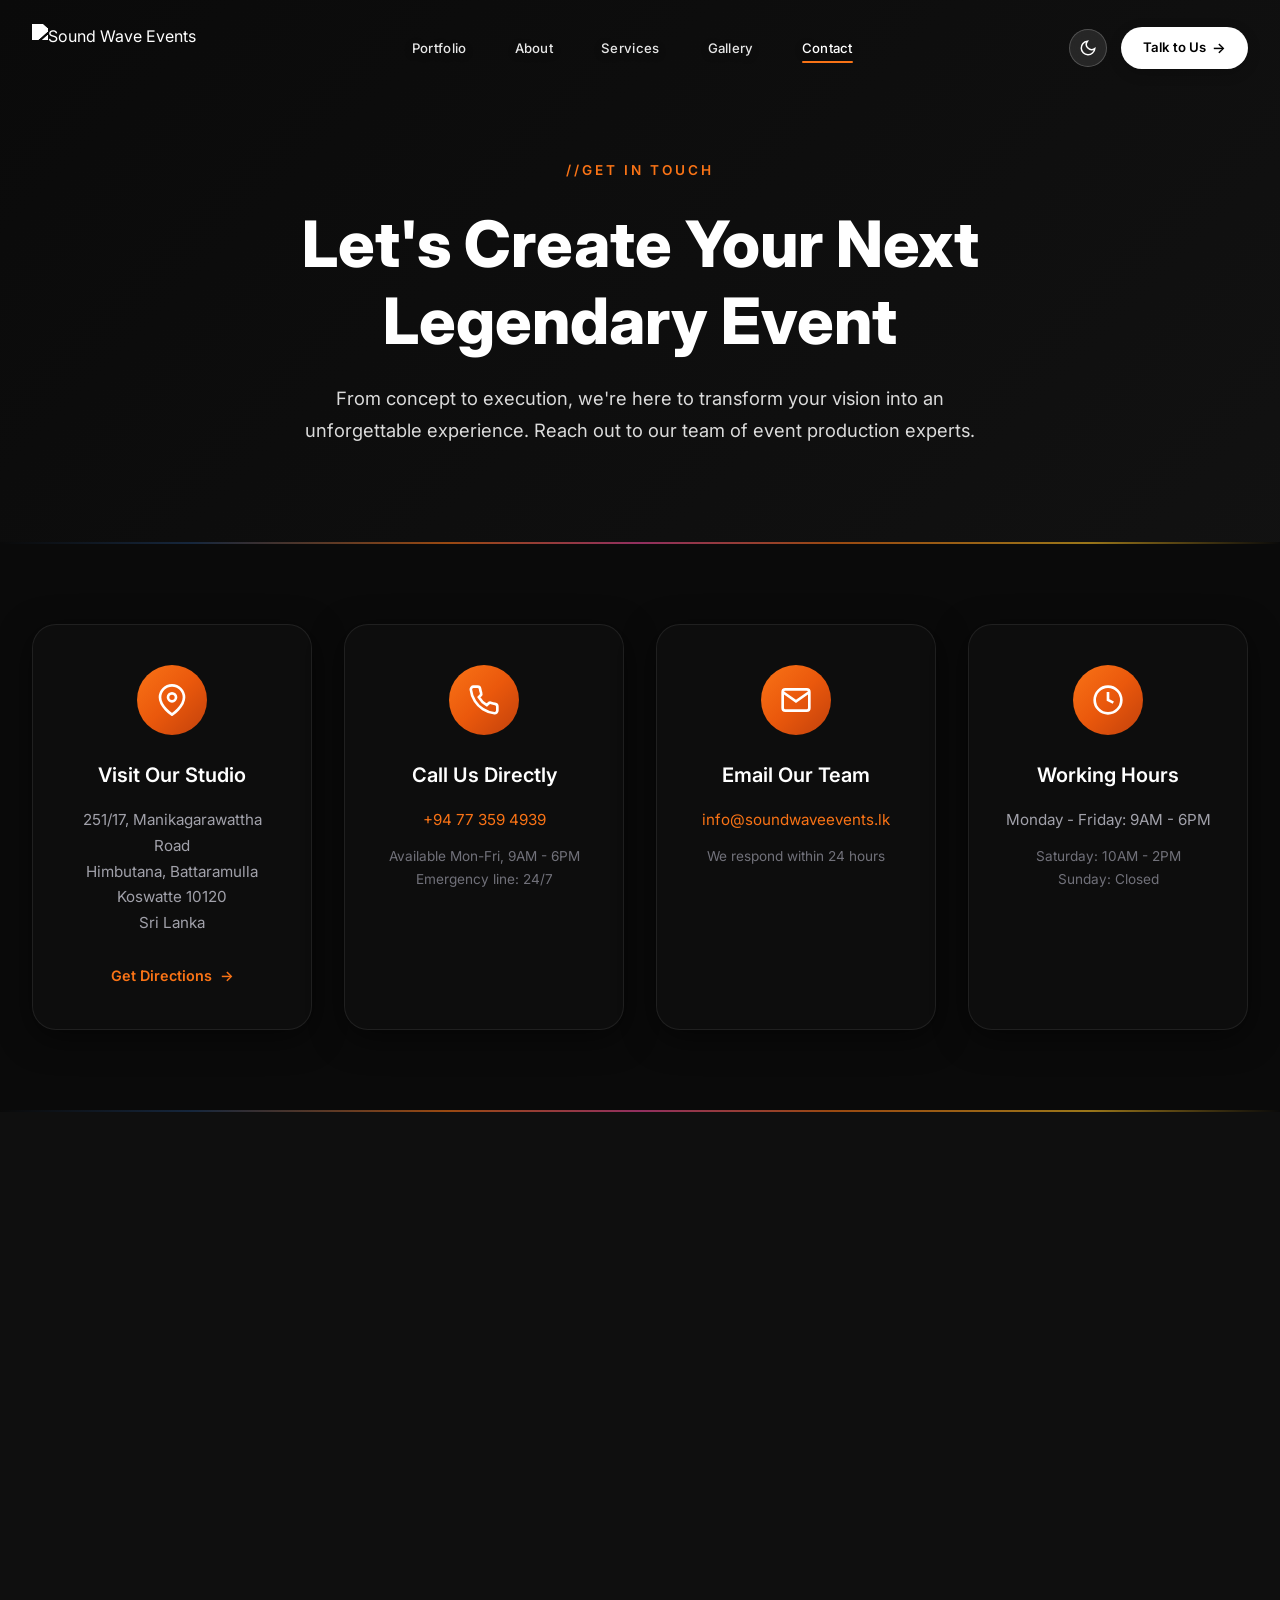
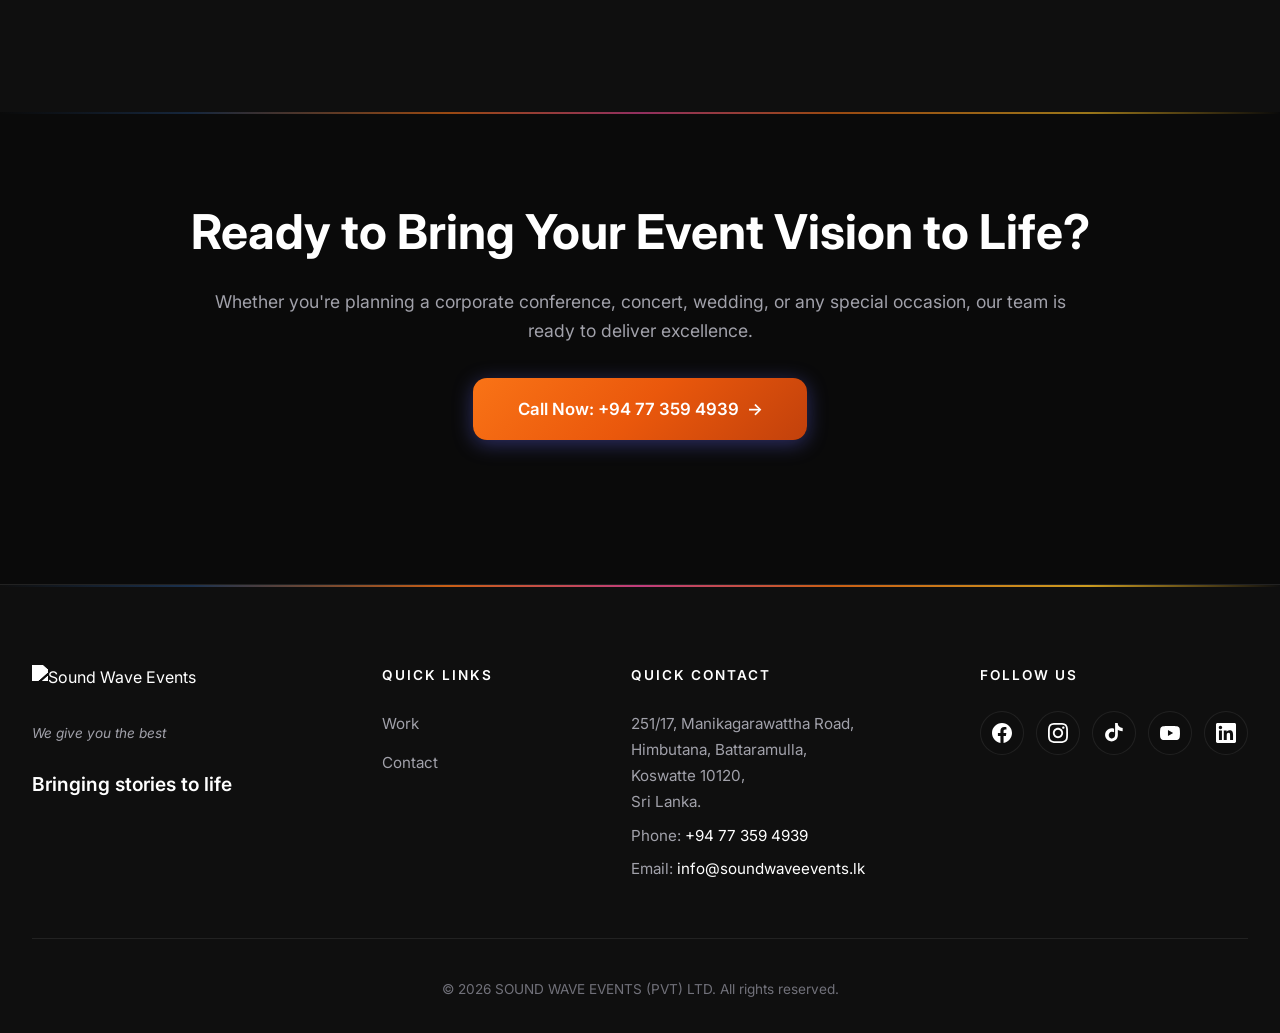
==== commit e11f8b7d: "Update contact.html" ====
--- a/contact.html
+++ b/contact.html
@@ -1,51 +1,48 @@
 <!DOCTYPE html>
-<html lang="en" data-theme="light">
+<html lang="en" data-theme="dark">
 
 <head>
     <meta charset="UTF-8" />
     <meta name="viewport" content="width=device-width, initial-scale=1.0" />
-    <meta name="description" content="Contact Imagine Entertainment - Let's Create Something Amazing Together">
-    <title>Contact Us | Imagine Entertainment</title>
+    <meta name="description" content="Contact Sound Wave Events - Sri Lanka's Premier Event Production Company">
+    <title>Contact Us | Sound Wave Events</title>
+
+    <!-- Favicon -->
+    <link rel="icon" type="image/png" href="https://raw.githubusercontent.com/thalewalan/soundwave/refs/heads/main/favicon/favicon-96x96.png" sizes="96x96" />
+    <link rel="icon" type="image/svg+xml" href="https://raw.githubusercontent.com/thalewalan/soundwave/refs/heads/main/favicon/favicon.svg" />
+    <link rel="shortcut icon" href="https://raw.githubusercontent.com/thalewalan/soundwave/refs/heads/main/favicon/favicon.ico" />
+    <link rel="apple-touch-icon" sizes="180x180" href="https://raw.githubusercontent.com/thalewalan/soundwave/refs/heads/main/favicon/apple-touch-icon.png" />
+    <link rel="manifest" href="https://raw.githubusercontent.com/thalewalan/soundwave/refs/heads/main/favicon/site.webmanifest" />
+
     <link rel="stylesheet" href="assets/css/styles.css" />
     <link rel="preconnect" href="https://fonts.googleapis.com" />
-    <link href="https://fonts.googleapis.com/css2?family=Inter:wght@300;400;500;600;700;800&display=swap"
+    <link rel="preconnect" href="https://fonts.gstatic.com" crossorigin />
+    <link
+        href="https://fonts.googleapis.com/css2?family=Inter:wght@300;400;500;600;700;800&family=Jost:wght@400;500;600;700&family=Montserrat:wght@300;400;500;600;700;800&display=swap"
         rel="stylesheet" />
-    <link rel="icon"
-        href="data:image/svg+xml,<svg xmlns='http://www.w3.org/2000/svg' viewBox='0 0 100 100'><text y='.9em' font-size='90'>✨</text></svg>">
 </head>
 
 <body>
-    <button class="theme-toggle" id="themeToggle" aria-label="Toggle dark mode">
-        <span class="sun-icon">☀️</span>
-        <span class="moon-icon">🌙</span>
-    </button>
-
     <!-- Navigation -->
     <nav class="glass-nav">
         <div class="nav-container">
-            <!-- Logo - Two Lines -->
             <a href="index.html" class="logo">
-                <img src="assets/images/logo.png" alt="Imagine Entertainment" class="logo-img" />
-                <div class="logo-text">
-                    <span class="logo-line-1">IMAGINE</span>
-                    <span class="logo-line-2">ENTERTAINMENT (PVT) LTD</span>
-                </div>
+                <img src="https://raw.githubusercontent.com/thalewalan/soundwave/refs/heads/main/soundwave/Sound%20wave%20events%20logo%20(1).png"
+                    alt="Sound Wave Events" class="logo-img" />
             </a>
 
-            <!-- Desktop Navigation Links -->
             <ul class="nav-links" id="navLinks">
-                <li><a href="index.html" class="active">Our Portfolio</a></li>
-                <li><a href="services.html">Services</a></li>
-                <li><a href="about.html">About</a></li>
+                <li><a href="index.html">Portfolio</a></li>
+                <li><a href="index.html#about">About</a></li>
+                <li><a href="index.html#services">Services</a></li>
                 <li><a href="gallery.html">Gallery</a></li>
+                <li><a href="contact.html" class="active">Contact</a></li>
             </ul>
 
-            <!-- Desktop Right Side: Theme Toggle + CTA -->
             <div class="nav-actions">
                 <button class="theme-toggle" id="themeToggle" aria-label="Toggle dark mode">
                     <svg class="sun-icon" xmlns="http://www.w3.org/2000/svg" width="20" height="20" viewBox="0 0 24 24"
-                        fill="none" stroke="currentColor" stroke-width="2" stroke-linecap="round"
-                        stroke-linejoin="round">
+                        fill="none" stroke="currentColor" stroke-width="2">
                         <circle cx="12" cy="12" r="5"></circle>
                         <line x1="12" y1="1" x2="12" y2="3"></line>
                         <line x1="12" y1="21" x2="12" y2="23"></line>
@@ -57,18 +54,35 @@
                         <line x1="18.36" y1="5.64" x2="19.78" y2="4.22"></line>
                     </svg>
                     <svg class="moon-icon" xmlns="http://www.w3.org/2000/svg" width="20" height="20" viewBox="0 0 24 24"
-                        fill="none" stroke="currentColor" stroke-width="2" stroke-linecap="round"
-                        stroke-linejoin="round">
+                        fill="none" stroke="currentColor" stroke-width="2">
                         <path d="M21 12.79A9 9 0 1 1 11.21 3 7 7 0 0 0 21 12.79z"></path>
                     </svg>
                 </button>
                 <a href="contact.html" class="btn-primary btn-talk">Talk to Us <span class="arrow">→</span></a>
             </div>
 
-            <!-- Mobile Menu Toggle Button -->
+            <button class="mobile-theme-toggle" id="mobileThemeToggle" aria-label="Toggle dark mode" style="display: none;">
+                <svg class="sun-icon" xmlns="http://www.w3.org/2000/svg" width="20" height="20" viewBox="0 0 24 24"
+                    fill="none" stroke="currentColor" stroke-width="2">
+                    <circle cx="12" cy="12" r="5"></circle>
+                    <line x1="12" y1="1" x2="12" y2="3"></line>
+                    <line x1="12" y1="21" x2="12" y2="23"></line>
+                    <line x1="4.22" y1="4.22" x2="5.64" y2="5.64"></line>
+                    <line x1="18.36" y1="18.36" x2="19.78" y2="19.78"></line>
+                    <line x1="1" y1="12" x2="3" y2="12"></line>
+                    <line x1="21" y1="12" x2="23" y2="12"></line>
+                    <line x1="4.22" y1="19.78" x2="5.64" y2="18.36"></line>
+                    <line x1="18.36" y1="5.64" x2="19.78" y2="4.22"></line>
+                </svg>
+                <svg class="moon-icon" xmlns="http://www.w3.org/2000/svg" width="20" height="20" viewBox="0 0 24 24"
+                    fill="none" stroke="currentColor" stroke-width="2">
+                    <path d="M21 12.79A9 9 0 1 1 11.21 3 7 7 0 0 0 21 12.79z"></path>
+                </svg>
+            </button>
+
             <button class="mobile-toggle" id="mobileToggle" aria-label="Toggle menu">
-                <svg class="menu-icon" xmlns="http://www.w3.org/2000/svg" width="24" height="24" viewBox="0 0 24 24"
-                    fill="none" stroke="currentColor" stroke-width="2" stroke-linecap="round" stroke-linejoin="round">
+                <svg xmlns="http://www.w3.org/2000/svg" width="24" height="24" viewBox="0 0 24 24" fill="none"
+                    stroke="currentColor" stroke-width="2">
                     <line x1="3" y1="12" x2="21" y2="12"></line>
                     <line x1="3" y1="6" x2="21" y2="6"></line>
                     <line x1="3" y1="18" x2="21" y2="18"></line>
@@ -81,79 +95,57 @@
     <div class="mobile-menu-overlay" id="mobileMenuOverlay">
         <div class="mobile-menu-header">
             <a href="index.html" class="mobile-menu-logo">
-                <img src="assets/images/logo.png" alt="Imagine Entertainment" />
-                <span>ENTERTAINMENT (PVT) LTD</span>
+                <img src="https://raw.githubusercontent.com/thalewalan/soundwave/refs/heads/main/soundwave/Sound%20wave%20events%20logo%20(1).png"
+                    alt="Sound Wave Events" />
             </a>
-            <div class="mobile-menu-actions">
-                <button class="mobile-theme-toggle" id="mobileThemeToggle" aria-label="Toggle dark mode">
-                    <svg class="sun-icon" xmlns="http://www.w3.org/2000/svg" width="22" height="22" viewBox="0 0 24 24"
-                        fill="none" stroke="currentColor" stroke-width="2" stroke-linecap="round"
-                        stroke-linejoin="round">
-                        <circle cx="12" cy="12" r="5"></circle>
-                        <line x1="12" y1="1" x2="12" y2="3"></line>
-                        <line x1="12" y1="21" x2="12" y2="23"></line>
-                        <line x1="4.22" y1="4.22" x2="5.64" y2="5.64"></line>
-                        <line x1="18.36" y1="18.36" x2="19.78" y2="19.78"></line>
-                        <line x1="1" y1="12" x2="3" y2="12"></line>
-                        <line x1="21" y1="12" x2="23" y2="12"></line>
-                        <line x1="4.22" y1="19.78" x2="5.64" y2="18.36"></line>
-                        <line x1="18.36" y1="5.64" x2="19.78" y2="4.22"></line>
-                    </svg>
-                    <svg class="moon-icon" xmlns="http://www.w3.org/2000/svg" width="22" height="22" viewBox="0 0 24 24"
-                        fill="none" stroke="currentColor" stroke-width="2" stroke-linecap="round"
-                        stroke-linejoin="round">
-                        <path d="M21 12.79A9 9 0 1 1 11.21 3 7 7 0 0 0 21 12.79z"></path>
-                    </svg>
-                </button>
-                <button class="mobile-menu-close" id="mobileMenuClose" aria-label="Close menu">
-                    <svg xmlns="http://www.w3.org/2000/svg" width="24" height="24" viewBox="0 0 24 24" fill="none"
-                        stroke="currentColor" stroke-width="2" stroke-linecap="round" stroke-linejoin="round">
-                        <line x1="18" y1="6" x2="6" y2="18"></line>
-                        <line x1="6" y1="6" x2="18" y2="18"></line>
-                    </svg>
-                </button>
-            </div>
+            <button class="mobile-menu-close" id="mobileMenuClose">
+                <svg xmlns="http://www.w3.org/2000/svg" width="24" height="24" viewBox="0 0 24 24" fill="none"
+                    stroke="currentColor" stroke-width="2">
+                    <line x1="18" y1="6" x2="6" y2="18"></line>
+                    <line x1="6" y1="6" x2="18" y2="18"></line>
+                </svg>
+            </button>
         </div>
 
         <ul class="mobile-menu-links">
-            <li><a href="index.html" class="active">Our Portfolio</a></li>
-            <li><a href="services.html">Services</a></li>
-            <li><a href="about.html">About</a></li>
+            <li><a href="index.html">Portfolio</a></li>
+            <li><a href="index.html#about">About</a></li>
+            <li><a href="index.html#services">Services</a></li>
             <li><a href="gallery.html">Gallery</a></li>
+            <li><a href="contact.html" class="active">Contact</a></li>
         </ul>
 
         <div class="mobile-menu-footer">
-            <a href="contact.html" class="btn-contact">Contact</a>
-            <div class="mobile-social-links">
-                <a href="https://facebook.com" target="_blank" aria-label="Facebook">
+            <div class="mobile-social-icons">
+                <a href="#" class="social-icon facebook" aria-label="Facebook">
                     <svg xmlns="http://www.w3.org/2000/svg" width="20" height="20" viewBox="0 0 24 24"
                         fill="currentColor">
                         <path
                             d="M24 12.073c0-6.627-5.373-12-12-12s-12 5.373-12 12c0 5.99 4.388 10.954 10.125 11.854v-8.385H7.078v-3.47h3.047V9.43c0-3.007 1.792-4.669 4.533-4.669 1.312 0 2.686.235 2.686.235v2.953H15.83c-1.491 0-1.956.925-1.956 1.874v2.25h3.328l-.532 3.47h-2.796v8.385C19.612 23.027 24 18.062 24 12.073z" />
                     </svg>
                 </a>
-                <a href="https://instagram.com" target="_blank" aria-label="Instagram">
+                <a href="#" class="social-icon instagram" aria-label="Instagram">
                     <svg xmlns="http://www.w3.org/2000/svg" width="20" height="20" viewBox="0 0 24 24"
                         fill="currentColor">
                         <path
                             d="M12 2.163c3.204 0 3.584.012 4.85.07 3.252.148 4.771 1.691 4.919 4.919.058 1.265.069 1.645.069 4.849 0 3.205-.012 3.584-.069 4.849-.149 3.225-1.664 4.771-4.919 4.919-1.266.058-1.644.07-4.85.07-3.204 0-3.584-.012-4.849-.07-3.26-.149-4.771-1.699-4.919-4.92-.058-1.265-.07-1.644-.07-4.849 0-3.204.013-3.583.07-4.849.149-3.227 1.664-4.771 4.919-4.919 1.266-.057 1.645-.069 4.849-.069zm0-2.163c-3.259 0-3.667.014-4.947.072-4.358.2-6.78 2.618-6.98 6.98-.059 1.281-.073 1.689-.073 4.948 0 3.259.014 3.668.072 4.948.2 4.358 2.618 6.78 6.98 6.98 1.281.058 1.689.072 4.948.072 3.259 0 3.668-.014 4.948-.072 4.354-.2 6.782-2.618 6.979-6.98.059-1.28.073-1.689.073-4.948 0-3.259-.014-3.667-.072-4.947-.196-4.354-2.617-6.78-6.979-6.98-1.281-.059-1.69-.073-4.949-.073zm0 5.838c-3.403 0-6.162 2.759-6.162 6.162s2.759 6.163 6.162 6.163 6.162-2.759 6.162-6.163c0-3.403-2.759-6.162-6.162-6.162zm0 10.162c-2.209 0-4-1.79-4-4 0-2.209 1.791-4 4-4s4 1.791 4 4c0 2.21-1.791 4-4 4zm6.406-11.845c-.796 0-1.441.645-1.441 1.44s.645 1.44 1.441 1.44c.795 0 1.439-.645 1.439-1.44s-.644-1.44-1.439-1.44z" />
                     </svg>
                 </a>
-                <a href="https://tiktok.com" target="_blank" aria-label="TikTok">
-                    <svg xmlns="http://www.w3.org/2000/svg" width="20" height="20" viewBox="0 0 24 24"
-                        fill="currentColor">
-                        <path
-                            d="M12.525.02c1.31-.02 2.61-.01 3.91-.02.08 1.53.63 3.09 1.75 4.17 1.12 1.11 2.7 1.62 4.24 1.79v4.03c-1.44-.05-2.89-.35-4.2-.97-.57-.26-1.1-.59-1.62-.93v6.16c0 2.52-1.12 4.84-2.9 6.24-1.72 1.36-3.92 1.9-6.06 1.48-2.14-.42-4.04-1.75-5.19-3.58-1.15-1.83-1.44-4.14-.79-6.21.65-2.07 2.2-3.79 4.18-4.61 1.98-.82 4.24-.71 6.15.28v4.12c-.69-.46-1.5-.7-2.32-.69-1.11.01-2.18.47-2.94 1.27-.76.8-1.15 1.89-1.07 3 .08 1.11.62 2.13 1.49 2.82.87.69 1.99.98 3.09.8 1.1-.18 2.09-.82 2.71-1.76.62-.94.89-2.09.76-3.23V.02h-1.19z" />
-                    </svg>
-                </a>
-                <a href="https://youtube.com" target="_blank" aria-label="YouTube">
+                <a href="#" class="social-icon tiktok" aria-label="TikTok">
+                    <svg xmlns="http://www.w3.org/2000/svg" width="20" height="20" viewBox="0 0 24 24"
+                        fill="currentColor">
+                        <path
+                            d="M12.525.02c1.31-.02 2.61-.01 3.91-.02.08 1.53.63 3.09 1.75 4.17 1.12 1.11 2.7 1.62 4.24 1.79v4.03c-1.44-.05-2.89-.35-4.2-.97-.57-.26-1.1-.59-1.62-.93v6.16c0 2.52-1.12 4.84-2.9 6.24-1.72 1.36-3.92 1.9-6.07 1.49-2.14-.41-4.04-1.75-5.19-3.62-1.15-1.87-1.45-4.21-.82-6.32.63-2.11 2.13-3.86 4.11-4.82 1.98-.96 4.31-1.04 6.35-.22v4.12c-.97-.58-2.15-.76-3.25-.5-1.1.26-2.06.95-2.63 1.93-.57.98-.7 2.17-.36 3.25.34 1.08 1.12 1.95 2.14 2.39 1.02.44 2.19.4 3.18-.11.99-.51 1.71-1.45 1.97-2.54.13-.54.19-1.1.19-1.66V.02h-4.8z" />
+                    </svg>
+                </a>
+                <a href="#" class="social-icon youtube" aria-label="YouTube">
                     <svg xmlns="http://www.w3.org/2000/svg" width="20" height="20" viewBox="0 0 24 24"
                         fill="currentColor">
                         <path
                             d="M23.498 6.186a3.016 3.016 0 0 0-2.122-2.136C19.505 3.545 12 3.545 12 3.545s-7.505 0-9.377.505A3.017 3.017 0 0 0 .502 6.186C0 8.07 0 12 0 12s0 3.93.502 5.814a3.016 3.016 0 0 0 2.122 2.136c1.871.505 9.376.505 9.376.505s7.505 0 9.377-.505a3.015 3.015 0 0 0 2.122-2.136C24 15.93 24 12 24 12s0-3.93-.502-5.814zM9.545 15.568V8.432L15.818 12l-6.273 3.568z" />
                     </svg>
                 </a>
-                <a href="https://linkedin.com" target="_blank" aria-label="LinkedIn">
+                <a href="#" class="social-icon linkedin" aria-label="LinkedIn">
                     <svg xmlns="http://www.w3.org/2000/svg" width="20" height="20" viewBox="0 0 24 24"
                         fill="currentColor">
                         <path
@@ -163,196 +155,162 @@
             </div>
         </div>
     </div>
-
-    <!-- Page Hero -->
-    <section class="page-hero">
-        <div class="hero-content glass-card">
-            <span class="page-badge">Get in Touch</span>
-            <h1 class="hero-title">Let's <span class="gradient-text">Connect</span></h1>
-            <p class="hero-subtitle">Have a project in mind? We'd love to hear about it. Reach out and let's create
-                something extraordinary together.</p>
+    <!-- End Mobile Menu Overlay -->
+
+    <!-- Contact Hero -->
+    <section class="contact-hero">
+        <div class="contact-hero-content">
+            <span class="section-label">//GET IN TOUCH</span>
+            <h1 class="contact-hero-title">Let's Create Your <span class="gradient-text">Next Legendary Event</span></h1>
+            <p class="contact-hero-subtitle">From concept to execution, we're here to transform your vision into an unforgettable experience. Reach out to our team of event production experts.</p>
         </div>
     </section>
 
-    <!-- Contact Grid -->
-    <section class="contact-section">
-        <div class="contact-grid">
-            <!-- Contact Form -->
-            <div class="contact-form-wrapper glass-card">
-                <form class="contact-form" id="contactForm">
-                    <div class="form-group">
-                        <label for="name">Full Name *</label>
-                        <input type="text" id="name" name="name" required placeholder="Your name" />
-                    </div>
-                    <div class="form-row">
-                        <div class="form-group">
-                            <label for="email">Email Address *</label>
-                            <input type="email" id="email" name="email" required placeholder="you@example.com" />
-                        </div>
-                        <div class="form-group">
-                            <label for="phone">Phone Number</label>
-                            <input type="tel" id="phone" name="phone" placeholder="+94 XX XXX XXXX" />
-                        </div>
-                    </div>
-                    <div class="form-group">
-                        <label for="service">Service Interested In</label>
-                        <select id="service" name="service">
-                            <option value="">Select a service...</option>
-                            <option value="corporate">Corporate Events</option>
-                            <option value="production">TV & Film Production</option>
-                            <option value="concerts">Concerts & Music</option>
-                            <option value="entertainment">Live Entertainment</option>
-                            <option value="equipment">Equipment Rental</option>
-                            <option value="other">Other / General Inquiry</option>
-                        </select>
-                    </div>
-                    <div class="form-group">
-                        <label for="message">Project Details *</label>
-                        <textarea id="message" name="message" rows="5" required
-                            placeholder="Tell us about your vision, timeline, and goals..."></textarea>
-                    </div>
-                    <div class="form-group checkbox">
-                        <input type="checkbox" id="consent" name="consent" required />
-                        <label for="consent">I agree to the <a href="#">Privacy Policy</a> and consent to be contacted
-                            regarding my inquiry.</label>
-                    </div>
-                    <button type="submit" class="btn-primary btn-block">Send Message</button>
-                    <p class="form-note">🔒 Your information is secure. We never share your data.</p>
-                </form>
-                <div class="form-success" id="formSuccess">
-                    <span class="success-icon">✅</span>
-                    <h3>Message Sent!</h3>
-                    <p>Thank you for reaching out. We'll get back to you within 24 hours.</p>
-                    <button class="btn-secondary" onclick="resetForm()">Send Another</button>
-                </div>
-            </div>
-
-            <!-- Contact Info -->
-            <div class="contact-info">
-                <div class="info-card glass-card">
-                    <span class="info-icon">📍</span>
-                    <h3>Visit Us</h3>
-                    <p>No. 45/2, Galle Road<br>Nugegoda, Sri Lanka</p>
-                    <a href="https://maps.google.com" target="_blank" class="link-arrow">Get Directions →</a>
-                </div>
-                <div class="info-card glass-card">
-                    <span class="info-icon">📧</span>
-                    <h3>Email Us</h3>
-                    <p><a href="mailto:sales@imaginesl.com">sales@imaginesl.com</a><br><a
-                            href="mailto:info@imaginesl.com">info@imaginesl.com</a></p>
-                    <p class="info-note">We respond within 24 hours</p>
-                </div>
-                <div class="info-card glass-card">
-                    <span class="info-icon">📱</span>
-                    <h3>Call Us</h3>
-                    <p><a href="tel:+94718933514">+94 71 893 3514</a><br><a href="tel:+94112851234">+94 11 285 1234</a>
-                    </p>
-                    <p class="info-note">Mon-Fri: 9AM - 6PM<br>Emergency line available 24/7</p>
-                </div>
-                <div class="info-card glass-card">
-                    <span class="info-icon">🕒</span>
-                    <h3>Working Hours</h3>
-                    <p>Monday - Friday: 9:00 AM - 6:00 PM<br>Saturday: 10:00 AM - 2:00 PM<br>Sunday: Closed</p>
-                </div>
+    <hr class="section-divider" />
+
+    <!-- Contact Info Cards -->
+    <section class="contact-cards-section">
+        <div class="contact-cards-container">
+            <div class="contact-card glass-card">
+                <div class="contact-card-icon">
+                    <svg xmlns="http://www.w3.org/2000/svg" width="32" height="32" viewBox="0 0 24 24" fill="none" stroke="currentColor" stroke-width="2">
+                        <path d="M21 10c0 7-9 13-9 13s-9-6-9-13a9 9 0 0 1 18 0z"></path>
+                        <circle cx="12" cy="10" r="3"></circle>
+                    </svg>
+                </div>
+                <h3>Visit Our Studio</h3>
+                <p>251/17, Manikagarawattha Road<br />Himbutana, Battaramulla<br />Koswatte 10120<br />Sri Lanka</p>
+                <a href="https://maps.google.com/?q=6.9147,79.9085" target="_blank" class="contact-card-link">Get Directions <span class="arrow">→</span></a>
+            </div>
+
+            <div class="contact-card glass-card">
+                <div class="contact-card-icon">
+                    <svg xmlns="http://www.w3.org/2000/svg" width="32" height="32" viewBox="0 0 24 24" fill="none" stroke="currentColor" stroke-width="2">
+                        <path d="M22 16.92v3a2 2 0 0 1-2.18 2 19.79 19.79 0 0 1-8.63-3.07 19.5 19.5 0 0 1-6-6 19.79 19.79 0 0 1-3.07-8.67A2 2 0 0 1 4.11 2h3a2 2 0 0 1 2 1.72 12.84 12.84 0 0 0 .7 2.81 2 2 0 0 1-.45 2.11L8.09 9.91a16 16 0 0 0 6 6l1.27-1.27a2 2 0 0 1 2.11-.45 12.84 12.84 0 0 0 2.81.7A2 2 0 0 1 22 16.92z"></path>
+                    </svg>
+                </div>
+                <h3>Call Us Directly</h3>
+                <p><a href="tel:+94773594939">+94 77 359 4939</a></p>
+                <p class="contact-note">Available Mon-Fri, 9AM - 6PM<br />Emergency line: 24/7</p>
+            </div>
+
+            <div class="contact-card glass-card">
+                <div class="contact-card-icon">
+                    <svg xmlns="http://www.w3.org/2000/svg" width="32" height="32" viewBox="0 0 24 24" fill="none" stroke="currentColor" stroke-width="2">
+                        <path d="M4 4h16c1.1 0 2 .9 2 2v12c0 1.1-.9 2-2 2H4c-1.1 0-2-.9-2-2V6c0-1.1.9-2 2-2z"></path>
+                        <polyline points="22,6 12,13 2,6"></polyline>
+                    </svg>
+                </div>
+                <h3>Email Our Team</h3>
+                <p><a href="mailto:info@soundwaveevents.lk">info@soundwaveevents.lk</a></p>
+                <p class="contact-note">We respond within 24 hours</p>
+            </div>
+
+            <div class="contact-card glass-card">
+                <div class="contact-card-icon">
+                    <svg xmlns="http://www.w3.org/2000/svg" width="32" height="32" viewBox="0 0 24 24" fill="none" stroke="currentColor" stroke-width="2">
+                        <circle cx="12" cy="12" r="10"></circle>
+                        <polyline points="12 6 12 12 16 14"></polyline>
+                    </svg>
+                </div>
+                <h3>Working Hours</h3>
+                <p>Monday - Friday: 9AM - 6PM</p>
+                <p class="contact-note">Saturday: 10AM - 2PM<br />Sunday: Closed</p>
             </div>
         </div>
     </section>
+
+    <hr class="section-divider" />
 
     <!-- Map Section -->
     <section class="map-section">
-        <div class="map-container glass-card">
-            <div class="map-placeholder">
-                <span class="map-icon">🗺️</span>
-                <p>Interactive map would load here with your location</p>
-                <a href="https://maps.google.com" target="_blank" class="btn-secondary">Open in Google Maps</a>
-            </div>
+        <div class="map-container">
+            <iframe 
+                src="https://www.google.com/maps/embed?pb=!1m18!1m12!1m3!1d3961.049069696123!2d79.9063!3d6.9147!2m3!1f0!2f0!3f0!3m2!1i1024!2i768!4f13.1!3m3!1m2!1s0x0%3A0x0!2zNsKwNTQnNTIuOSJOIDc5wrA1NCczMC4yIkU!5e0!3m2!1sen!2slk!4v1234567890" 
+                width="100%" 
+                height="600" 
+                style="border:0;" 
+                allowfullscreen="" 
+                loading="lazy" 
+                referrerpolicy="no-referrer-when-downgrade">
+            </iframe>
         </div>
     </section>
 
-    <!-- FAQ Preview -->
-    <section class="faq-section">
-        <h2 class="section-title">Quick Answers</h2>
-        <div class="faq-grid">
-            <details class="faq-item glass-card">
-                <summary>How quickly can you start a new project?</summary>
-                <p>For most projects, we can begin planning within 48 hours of initial contact. Urgent requests are
-                    accommodated based on availability—contact us directly for time-sensitive needs.</p>
-            </details>
-            <details class="faq-item glass-card">
-                <summary>Do you work with international clients?</summary>
-                <p>Yes! We've produced events across South Asia, the Middle East, and beyond. We handle logistics, local
-                    permits, and cultural considerations for seamless international productions.</p>
-            </details>
-            <details class="faq-item glass-card">
-                <summary>What's your pricing structure?</summary>
-                <p>We provide custom quotes based on scope, scale, and requirements. After understanding your vision,
-                    we'll deliver a transparent proposal with no hidden fees.</p>
-            </details>
-            <details class="faq-item glass-card">
-                <summary>Can you handle last-minute changes?</summary>
-                <p>Absolutely. Our experienced team specializes in agile production management. We build flexibility
-                    into every plan and have contingency protocols for unexpected changes.</p>
-            </details>
-        </div>
-        <p class="faq-more">Have more questions? <a href="contact.html">Ask us anything</a></p>
-    </section>
+    <hr class="section-divider" />
 
     <!-- CTA Section -->
-    <section class="cta-section">
-        <div class="cta-content glass-card">
-            <h2>Still Have Questions?</h2>
-            <p>Our team is ready to help you plan your next successful event. No question is too small.</p>
-            <a href="tel:+94718933514" class="btn-primary btn-large">📞 Call Now: +94 71 893 3514</a>
+    <section class="contact-cta-section">
+        <div class="contact-cta-container">
+            <div class="contact-cta-content">
+                <h2>Ready to Bring Your Event Vision to Life?</h2>
+                <p>Whether you're planning a corporate conference, concert, wedding, or any special occasion, our team is ready to deliver excellence.</p>
+                <a href="tel:+94773594939" class="btn-primary btn-large">Call Now: +94 77 359 4939 <span class="arrow">→</span></a>
+            </div>
         </div>
     </section>
 
     <footer class="glass-footer">
         <div class="footer-content">
             <div class="footer-brand">
-                <a href="index.html" class="logo">IMAGINE<span class="accent">.</span></a>
-                <p>Creating unforgettable live experiences worldwide since 1989.</p>
-                <div class="social-links">
-                    <a href="#" aria-label="Facebook">📘</a>
-                    <a href="#" aria-label="Instagram">📸</a>
-                    <a href="#" aria-label="LinkedIn">💼</a>
-                    <a href="#" aria-label="YouTube">🎬</a>
-                </div>
-            </div>
-            <div class="footer-links">
-                <h4>Quick Links</h4>
+                <div class="footer-logo">
+                    <img src="https://raw.githubusercontent.com/thalewalan/soundwave/refs/heads/main/soundwave/Sound%20wave%20events%20logo%20(1).png" alt="Sound Wave Events" class="footer-logo-img" />
+                    <span class="footer-tagline">We give you the best</span>
+                </div>
+                <p class="footer-description">Bringing stories to life</p>
+            </div>
+
+            <div class="footer-links-section">
+                <h4>QUICK LINKS</h4>
                 <ul>
-                    <li><a href="index.html">Home</a></li>
-                    <li><a href="about.html">About Us</a></li>
-                    <li><a href="services.html">Services</a></li>
+                    <li><a href="gallery.html">Work</a></li>
                     <li><a href="contact.html">Contact</a></li>
-                    <li><a href="#">Careers</a></li>
                 </ul>
             </div>
-            <div class="footer-links">
-                <h4>Services</h4>
-                <ul>
-                    <li><a href="services.html#corporate">Corporate Events</a></li>
-                    <li><a href="services.html#production">TV & Film</a></li>
-                    <li><a href="services.html#concerts">Concerts</a></li>
-                    <li><a href="services.html#entertainment">Live Entertainment</a></li>
-                    <li><a href="services.html#equipment">Equipment Rental</a></li>
-                </ul>
-            </div>
-            <div class="footer-contact">
-                <h4>Get in Touch</h4>
-                <p>📧 <a href="mailto:sales@imaginesl.com">sales@imaginesl.com</a></p>
-                <p>📱 <a href="tel:+94718933514">+94 71 893 3514</a></p>
-                <p>📍 No. 45/2, Galle Road, Nugegoda, Sri Lanka</p>
-                <p>🕒 Mon-Fri: 9AM - 6PM</p>
-            </div>
-        </div>
+
+            <div class="footer-contact-section">
+                <h4>QUICK CONTACT</h4>
+                <address>
+                    <p>251/17, Manikagarawattha Road,<br />Himbutana, Battaramulla,<br />Koswatte 10120,<br />Sri Lanka.</p>
+                    <p>Phone: <a href="tel:+94773594939">+94 77 359 4939</a></p>
+                    <p>Email: <a href="mailto:info@soundwaveevents.lk">info@soundwaveevents.lk</a></p>
+                </address>
+            </div>
+
+            <div class="footer-social-section">
+                <h4>FOLLOW US</h4>
+                <div class="social-icons">
+                    <a href="#" class="social-icon facebook" aria-label="Facebook">
+                        <svg xmlns="http://www.w3.org/2000/svg" width="20" height="20" viewBox="0 0 24 24" fill="currentColor">
+                            <path d="M24 12.073c0-6.627-5.373-12-12-12s-12 5.373-12 12c0 5.99 4.388 10.954 10.125 11.854v-8.385H7.078v-3.47h3.047V9.43c0-3.007 1.792-4.669 4.533-4.669 1.312 0 2.686.235 2.686.235v2.953H15.83c-1.491 0-1.956.925-1.956 1.874v2.25h3.328l-.532 3.47h-2.796v8.385C19.612 23.027 24 18.062 24 12.073z"/>
+                        </svg>
+                    </a>
+                    <a href="#" class="social-icon instagram" aria-label="Instagram">
+                        <svg xmlns="http://www.w3.org/2000/svg" width="20" height="20" viewBox="0 0 24 24" fill="currentColor">
+                            <path d="M12 2.163c3.204 0 3.584.012 4.85.07 3.252.148 4.771 1.691 4.919 4.919.058 1.265.069 1.645.069 4.849 0 3.205-.012 3.584-.069 4.849-.149 3.225-1.664 4.771-4.919 4.919-1.266.058-1.644.07-4.85.07-3.204 0-3.584-.012-4.849-.07-3.26-.149-4.771-1.699-4.919-4.92-.058-1.265-.07-1.644-.07-4.849 0-3.204.013-3.583.07-4.849.149-3.227 1.664-4.771 4.919-4.919 1.266-.057 1.645-.069 4.849-.069zm0-2.163c-3.259 0-3.667.014-4.947.072-4.358.2-6.78 2.618-6.98 6.98-.059 1.281-.073 1.689-.073 4.948 0 3.259.014 3.668.072 4.948.2 4.358 2.618 6.78 6.98 6.98 1.281.058 1.689.072 4.948.072 3.259 0 3.668-.014 4.948-.072 4.354-.2 6.782-2.618 6.979-6.98.059-1.28.073-1.689.073-4.948 0-3.259-.014-3.667-.072-4.947-.196-4.354-2.617-6.78-6.979-6.98-1.281-.059-1.69-.073-4.949-.073zm0 5.838c-3.403 0-6.162 2.759-6.162 6.162s2.759 6.163 6.162 6.163 6.162-2.759 6.162-6.163c0-3.403-2.759-6.162-6.162-6.162zm0 10.162c-2.209 0-4-1.79-4-4 0-2.209 1.791-4 4-4s4 1.791 4 4c0 2.21-1.791 4-4 4zm6.406-11.845c-.796 0-1.441.645-1.441 1.44s.645 1.44 1.441 1.44c.795 0 1.439-.645 1.439-1.44s-.644-1.44-1.439-1.44z"/>
+                        </svg>
+                    </a>
+                    <a href="#" class="social-icon tiktok" aria-label="TikTok">
+                        <svg xmlns="http://www.w3.org/2000/svg" width="20" height="20" viewBox="0 0 24 24" fill="currentColor">
+                            <path d="M12.525.02c1.31-.02 2.61-.01 3.91-.02.08 1.53.63 3.09 1.75 4.17 1.12 1.11 2.7 1.62 4.24 1.79v4.03c-1.44-.05-2.89-.35-4.2-.97-.57-.26-1.1-.59-1.62-.93v6.16c0 2.52-1.12 4.84-2.9 6.24-1.72 1.36-3.92 1.9-6.07 1.49-2.14-.41-4.04-1.75-5.19-3.62-1.15-1.87-1.45-4.21-.82-6.32.63-2.11 2.13-3.86 4.11-4.82 1.98-.96 4.31-1.04 6.35-.22v4.12c-.97-.58-2.15-.76-3.25-.5-1.1.26-2.06.95-2.63 1.93-.57.98-.7 2.17-.36 3.25.34 1.08 1.12 1.95 2.14 2.39 1.02.44 2.19.4 3.18-.11.99-.51 1.71-1.45 1.97-2.54.13-.54.19-1.1.19-1.66V.02h-4.8z"/>
+                        </svg>
+                    </a>
+                    <a href="#" class="social-icon youtube" aria-label="YouTube">
+                        <svg xmlns="http://www.w3.org/2000/svg" width="20" height="20" viewBox="0 0 24 24" fill="currentColor">
+                            <path d="M23.498 6.186a3.016 3.016 0 0 0-2.122-2.136C19.505 3.545 12 3.545 12 3.545s-7.505 0-9.377.505A3.017 3.017 0 0 0 .502 6.186C0 8.07 0 12 0 12s0 3.93.502 5.814a3.016 3.016 0 0 0 2.122 2.136c1.871.505 9.376.505 9.376.505s7.505 0 9.377-.505a3.015 3.015 0 0 0 2.122-2.136C24 15.93 24 12 24 12s0-3.93-.502-5.814zM9.545 15.568V8.432L15.818 12l-6.273 3.568z"/>
+                        </svg>
+                    </a>
+                    <a href="#" class="social-icon linkedin" aria-label="LinkedIn">
+                        <svg xmlns="http://www.w3.org/2000/svg" width="20" height="20" viewBox="0 0 24 24" fill="currentColor">
+                            <path d="M20.447 20.452h-3.554v-5.569c0-1.328-.027-3.037-1.852-3.037-1.853 0-2.136 1.445-2.136 2.939v5.667H9.351V9h3.414v1.561h.046c.477-.9 1.637-1.85 3.37-1.85 3.601 0 4.267 2.37 4.267 5.455v6.286zM5.337 7.433c-1.144 0-2.063-.926-2.063-2.065 0-1.138.92-2.063 2.063-2.063 1.14 0 2.064.925 2.064 2.063 0 1.139-.925 2.065-2.064 2.065zm1.782 13.019H3.555V9h3.564v11.452zM22.225 0H1.771C.792 0 0 .774 0 1.729v20.542C0 23.227.792 24 1.771 24h20.451C23.2 24 24 23.227 24 22.271V1.729C24 .774 23.2 0 22.222 0h.003z"/>
+                        </svg>
+                    </a>
+                </div>
+            </div>
+        </div>
+
         <div class="footer-bottom">
-            <p>&copy; <span id="year"></span> Imagine Entertainment. All rights reserved.</p>
-            <p class="footer-legal">
-                <a href="#">Privacy Policy</a> •
-                <a href="#">Terms of Service</a> •
-                <a href="#">Cookie Settings</a>
-            </p>
+            <p>&copy; 2026 SOUND WAVE EVENTS (PVT) LTD. All rights reserved.</p>
         </div>
     </footer>
 
@@ -360,4 +318,4 @@
     <script src="assets/js/main.js"></script>
 </body>
 
-</html>+</html>
--- a/assets/css/styles.css
+++ b/assets/css/styles.css
@@ -31,14 +31,13 @@
 
     /* Section Divider Gradient */
     --divider-gradient: linear-gradient(90deg,
-        transparent 0%,
-        #1e3a5f 15%,
-        #f97316 35%,
-        #ec4899 50%,
-        #f97316 65%,
-        #fbbf24 85%,
-        transparent 100%
-    );
+            transparent 0%,
+            #1e3a5f 15%,
+            #f97316 35%,
+            #ec4899 50%,
+            #f97316 65%,
+            #fbbf24 85%,
+            transparent 100%);
 }
 
 [data-theme="light"] {
@@ -316,20 +315,16 @@
     border: 1px solid var(--border-glass);
 }
 
-.theme-toggle:hover {
-    transform: scale(1.05);
-}
-
 .theme-toggle svg {
     width: 18px;
     height: 18px;
-    stroke: currentColor;
-    color: #ffffff;
+    stroke: #ffffff;
     transition: all 0.3s ease;
 }
 
-.glass-nav.scrolled .theme-toggle svg {
-    color: var(--text-primary);
+/* Desktop - Light Mode */
+[data-theme="light"] .theme-toggle svg {
+    stroke: #000000;
 }
 
 .theme-toggle .moon-icon {
@@ -438,6 +433,67 @@
 }
 
 @media (max-width: 900px) {
+    /* Desktop toggle hidden on mobile */
+    .theme-toggle {
+        display: none !important;
+    }
+
+    /* Mobile theme toggle - fixed position in header */
+    .mobile-theme-toggle {
+        display: flex !important;
+        position: fixed;
+        right: 5rem;
+        top: 1.5rem;
+        z-index: 1002;
+        width: 40px;
+        height: 40px;
+        background: transparent;
+        backdrop-filter: none;
+        border: none;
+        border-radius: 0;
+        box-shadow: none;
+    }
+
+    .glass-nav.scrolled .mobile-theme-toggle {
+        top: 1rem;
+    }
+
+    /* Mobile toggle icon - white by default, black in light mode */
+    .mobile-theme-toggle svg {
+        width: 24px;
+        height: 24px;
+        stroke: #ffffff;
+        transition: all 0.3s ease;
+    }
+
+    /* Light mode - black icon always */
+    [data-theme="light"] .mobile-theme-toggle svg {
+        stroke: #000000;
+    }
+
+    .glass-nav.scrolled .mobile-theme-toggle svg {
+        stroke: #ffffff;
+    }
+
+    /* Light mode scrolled - black icon */
+    [data-theme="light"] .glass-nav.scrolled .mobile-theme-toggle svg {
+        stroke: #000000;
+    }
+
+    /* Icon display based on theme */
+    .mobile-theme-toggle .moon-icon {
+        display: none;
+    }
+
+    [data-theme="dark"] .mobile-theme-toggle .sun-icon {
+        display: none;
+    }
+
+    [data-theme="dark"] .mobile-theme-toggle .moon-icon {
+        display: block;
+    }
+
+    /* Hamburger menu */
     .mobile-toggle {
         display: flex !important;
         position: fixed;
@@ -461,10 +517,6 @@
         stroke: var(--text-primary);
     }
 
-    .mobile-toggle:hover {
-        transform: scale(1.05);
-    }
-
     .nav-links,
     .nav-actions {
         display: none !important;
@@ -472,6 +524,9 @@
 }
 
 @media (min-width: 901px) {
+    .mobile-theme-toggle {
+        display: none !important;
+    }
 
     .nav-links,
     .nav-actions {
@@ -490,15 +545,19 @@
     left: 0;
     width: 100%;
     height: 100vh;
-    background: linear-gradient(135deg, rgba(15, 15, 15, 0.98), rgba(20, 20, 20, 0.95));
-    backdrop-filter: blur(20px);
+    background: linear-gradient(180deg, rgba(0, 0, 0, 0.98) 0%, rgba(20, 20, 20, 0.96) 50%, rgba(10, 10, 10, 0.98) 100%);
+    backdrop-filter: blur(30px);
     z-index: 1001;
     display: flex;
     flex-direction: column;
-    padding: 2rem;
+    padding: 2.5rem;
     transform: translateX(-100%);
-    transition: transform 0.5s cubic-bezier(0.4, 0, 0.2, 1);
+    transition: transform 0.6s cubic-bezier(0.16, 1, 0.3, 1);
     overflow-y: auto;
+}
+
+[data-theme="light"] .mobile-menu-overlay {
+    background: linear-gradient(180deg, rgba(255, 255, 255, 0.98) 0%, rgba(240, 240, 240, 0.96) 50%, rgba(255, 255, 255, 0.98) 100%);
 }
 
 .mobile-menu-overlay.active {
@@ -509,43 +568,48 @@
     display: flex;
     justify-content: space-between;
     align-items: center;
-    margin-bottom: 2.5rem;
-    padding-bottom: 1.5rem;
-    border-bottom: 1px solid var(--border-glass);
+    margin-bottom: 3rem;
+    padding-bottom: 2rem;
+    border-bottom: 1px solid rgba(255, 255, 255, 0.1);
+}
+
+[data-theme="light"] .mobile-menu-header {
+    border-bottom: 1px solid rgba(0, 0, 0, 0.1);
 }
 
 .mobile-menu-logo {
     display: flex;
     flex-direction: column;
-    gap: 0.25rem;
+    gap: 0.5rem;
 }
 
 .mobile-menu-logo img {
-    height: 45px;
+    height: 50px;
     width: auto;
 }
 
-.mobile-menu-logo span {
-    font-family: 'Jost', sans-serif;
-    font-size: 0.7rem;
-    font-weight: 600;
-    color: var(--text-muted);
-    letter-spacing: 1px;
-    text-transform: uppercase;
+[data-theme="dark"] .mobile-menu-logo img {
+    filter: brightness(0) invert(1);
+}
+
+[data-theme="light"] .mobile-menu-logo img {
+    filter: none;
 }
 
 .mobile-menu-actions {
     display: flex;
     align-items: center;
-    gap: 1rem;
-}
-
+    gap: 0.75rem;
+}
+
+/* Mobile menu theme toggle */
 .mobile-theme-toggle {
     width: 42px;
     height: 42px;
     border-radius: 50%;
-    background: var(--bg-glass);
-    border: 1px solid var(--border-glass);
+    background: rgba(255, 255, 255, 0.08);
+    backdrop-filter: blur(15px);
+    border: 1px solid rgba(255, 255, 255, 0.15);
     display: flex;
     align-items: center;
     justify-content: center;
@@ -554,23 +618,25 @@
     padding: 0;
 }
 
-.mobile-theme-toggle:hover {
-    background: var(--accent-primary);
-    border-color: var(--accent-primary);
-    transform: scale(1.05);
+/* Light mode - dark toggle */
+[data-theme="light"] .mobile-theme-toggle {
+    background: rgba(0, 0, 0, 0.05);
+    border: 1px solid rgba(0, 0, 0, 0.1);
 }
 
 .mobile-theme-toggle svg {
     width: 20px;
     height: 20px;
-    stroke: var(--text-primary);
+    stroke: #ffffff;
     transition: all 0.3s ease;
 }
 
-.mobile-theme-toggle:hover svg {
-    stroke: #ffffff;
-}
-
+/* Light mode - black icon */
+[data-theme="light"] .mobile-theme-toggle svg {
+    stroke: #000000;
+}
+
+/* Icon display based on theme */
 .mobile-theme-toggle .moon-icon {
     display: none;
 }
@@ -583,12 +649,14 @@
     display: block;
 }
 
+/* Mobile menu close button */
 .mobile-menu-close {
     width: 42px;
     height: 42px;
     border-radius: 50%;
-    background: var(--bg-glass);
-    border: 1px solid var(--border-glass);
+    background: rgba(255, 255, 255, 0.08);
+    backdrop-filter: blur(15px);
+    border: 1px solid rgba(255, 255, 255, 0.15);
     display: flex;
     align-items: center;
     justify-content: center;
@@ -597,54 +665,89 @@
     padding: 0;
 }
 
-.mobile-menu-close:hover {
-    background: var(--error);
-    border-color: var(--error);
-    transform: rotate(90deg);
+/* Light mode - dark close button */
+[data-theme="light"] .mobile-menu-close {
+    background: rgba(0, 0, 0, 0.05);
+    border: 1px solid rgba(0, 0, 0, 0.1);
 }
 
 .mobile-menu-close svg {
     width: 22px;
     height: 22px;
-    stroke: var(--text-primary);
-}
-
-.mobile-menu-close:hover svg {
     stroke: #ffffff;
+}
+
+/* Light mode - black close icon */
+[data-theme="light"] .mobile-menu-close svg {
+    stroke: #000000;
 }
 
 .mobile-menu-links {
     flex: 1;
     display: flex;
     flex-direction: column;
-    gap: 0.5rem;
+    gap: 0.75rem;
     list-style: none;
 }
 
 .mobile-menu-links a {
     display: block;
-    padding: 1.25rem 1rem;
-    font-family: 'Inter', sans-serif;
-    font-size: 1.4rem;
-    font-weight: 600;
-    color: var(--text-primary);
+    padding: 1.5rem 1.25rem;
+    font-family: 'Jost', sans-serif;
+    font-size: 1.5rem;
+    font-weight: 500;
+    color: #ffffff;
     text-decoration: none;
-    border-radius: 12px;
-    transition: all 0.3s ease;
-    letter-spacing: 0.5px;
+    border-radius: 8px;
+    transition: all 0.4s cubic-bezier(0.16, 1, 0.3, 1);
+    letter-spacing: 1px;
+    position: relative;
+    overflow: hidden;
+}
+
+[data-theme="light"] .mobile-menu-links a {
+    color: #000000;
+}
+
+.mobile-menu-links a::before {
+    content: '';
+    position: absolute;
+    left: 0;
+    top: 0;
+    height: 100%;
+    width: 0;
+    background: rgba(255, 255, 255, 0.05);
+    border-left: 3px solid #ffffff;
+    transition: width 0.4s cubic-bezier(0.16, 1, 0.3, 1);
+}
+
+[data-theme="light"] .mobile-menu-links a::before {
+    background: rgba(0, 0, 0, 0.05);
+    border-left: 3px solid #000000;
 }
 
 .mobile-menu-links a:hover,
 .mobile-menu-links a.active {
-    background: var(--bg-glass);
+    background: rgba(255, 255, 255, 0.08);
     color: #ffffff;
-    padding-left: 1.5rem;
+    padding-left: 1.75rem;
+}
+
+[data-theme="light"] .mobile-menu-links a:hover,
+[data-theme="light"] .mobile-menu-links a.active {
+    background: rgba(0, 0, 0, 0.08);
+    color: #000000;
+}
+
+.mobile-menu-links a:hover::before,
+.mobile-menu-links a.active::before {
+    width: 100%;
 }
 
 .mobile-menu-footer {
     margin-top: auto;
     padding-top: 2.5rem;
-    border-top: 1px solid var(--border-glass);
+    border-top: 1px solid rgba(255, 255, 255, 0.1);
     display: flex;
     flex-direction: column;
     gap: 1.5rem;
@@ -660,8 +763,9 @@
     width: 48px;
     height: 48px;
     border-radius: 50%;
-    background: var(--bg-glass);
-    border: 1px solid var(--border-glass);
+    background: rgba(255, 255, 255, 0.08);
+    backdrop-filter: blur(10px);
+    border: 1px solid rgba(255, 255, 255, 0.15);
     display: flex;
     align-items: center;
     justify-content: center;
@@ -671,23 +775,25 @@
 }
 
 .mobile-social-icons .social-icon:hover {
-    background: var(--accent-primary);
-    border-color: var(--accent-primary);
+    background: rgba(255, 255, 255, 0.15);
+    border-color: rgba(255, 255, 255, 0.25);
     transform: translateY(-3px) scale(1.1);
 }
 
 .mobile-contact-link {
     display: block;
     text-align: center;
-    padding: 1rem;
-    color: var(--text-secondary);
+    padding: 1.25rem;
+    color: rgba(255, 255, 255, 0.6);
     font-size: 0.9rem;
+    font-weight: 500;
     text-decoration: none;
-    transition: color 0.3s ease;
+    transition: all 0.3s ease;
+    letter-spacing: 0.5px;
 }
 
 .mobile-contact-link:hover {
-    color: var(--accent-primary);
+    color: #ffffff;
 }
 
 /* ===== HERO SECTION ===== */
@@ -738,9 +844,11 @@
     0% {
         transform: scale(1);
     }
+
     50% {
         transform: scale(1.1);
     }
+
     100% {
         transform: scale(1);
     }
@@ -829,69 +937,47 @@
 }
 
 @media (max-width: 768px) {
-    .hero-features {
-        gap: 1.25rem;
-        flex-direction: column;
-        margin-top: 2rem;
-        padding-top: 1.5rem;
-        border-top: 1px solid rgba(255, 255, 255, 0.15);
-    }
-
-    .hero-feature {
-        font-size: 0.9rem;
-    }
-}
-
-.hero-actions {
-    position: absolute;
-    top: 100%;
-    right: 0;
-    margin-top: 1.5rem;
-}
-
-.btn-glass {
-    display: inline-flex;
-    align-items: center;
-    gap: 0.5rem;
-    padding: 0.75rem 1.75rem;
-    border-radius: 50px;
-    font-size: 0.9rem;
-    font-weight: 600;
-    background: rgba(255, 255, 255, 0.1);
-    backdrop-filter: blur(10px);
-    border: 1px solid rgba(255, 255, 255, 0.2);
-    color: #ffffff;
-    text-decoration: none;
-    transition: all 0.3s ease;
-    white-space: nowrap;
-}
-
-.btn-glass:hover {
-    background: rgba(255, 255, 255, 0.2);
-    border-color: var(--accent-primary);
-    transform: translateY(-2px);
-    box-shadow: 0 6px 20px rgba(249, 115, 22, 0.3);
-}
-
-.btn-glass .arrow {
-    font-size: 1rem;
-    transition: transform 0.3s ease;
-}
-
-.btn-glass:hover .arrow {
-    transform: translateX(4px);
-}
-
-@media (max-width: 768px) {
     .hero-content-wrapper {
         flex-direction: column;
-        padding: 14rem 2rem 5rem;
-    }
-
-    .hero-actions {
-        width: 100%;
-        display: flex;
-        justify-content: flex-end;
+        padding: 8rem 1.25rem 3rem;
+        min-height: 65vh;
+    }
+
+    .hero-content .hero-title {
+        font-size: clamp(1.25rem, 3.5vw, 1.75rem);
+        margin-bottom: 0.6rem;
+        white-space: normal;
+        line-height: 1.2;
+    }
+
+    .hero-content .hero-subtitle {
+        font-size: 0.7rem;
+        line-height: 1.4;
+        margin-bottom: 0.75rem;
+    }
+
+    .hero-features {
+        gap: 0.6rem;
+        flex-direction: row;
+        flex-wrap: wrap;
+        margin-top: 0.75rem;
+        padding-top: 0.5rem;
+        border-top: 1px solid rgba(255, 255, 255, 0.1);
+    }
+
+    .hero-feature {
+        font-size: 0.65rem;
+        gap: 0.35rem;
+    }
+
+    .hero-feature svg {
+        width: 14px;
+        height: 14px;
+    }
+
+    .scroll-indicator {
+        bottom: 1.25rem;
+        font-size: 0.65rem;
     }
 }
 
@@ -1063,8 +1149,8 @@
     align-items: center;
     gap: 1rem;
     padding: 1.5rem 2.5rem;
-    background: var(--bg-glass);
-    border: 1px solid var(--border-glass);
+    background: transparent !important;
+    border: none !important;
     border-radius: 16px;
     min-width: 280px;
     transition: all 0.3s ease;
@@ -1072,15 +1158,13 @@
 
 .client-logo:hover {
     transform: translateY(-5px);
-    border-color: var(--accent-primary);
-    box-shadow: 0 10px 30px rgba(249, 115, 22, 0.2);
 }
 
 .client-logo img {
     height: 60px;
     width: auto;
+    max-width: 200px;
     object-fit: contain;
-    filter: brightness(0) invert(1);
     opacity: 0.8;
     transition: opacity 0.3s ease;
 }
@@ -1251,6 +1335,298 @@
     }
 }
 
+/* ===== FOUNDER'S MESSAGE SECTION ===== */
+.founders-message-section {
+    padding: 5rem 2rem;
+    background: var(--bg-secondary);
+}
+
+/* Vision Mission Grid (Used in Integrated Section) */
+.vision-mission-grid {
+    display: grid;
+    grid-template-columns: 1fr 1fr;
+    gap: 3rem;
+    margin-top: 2rem;
+}
+
+.vision-card,
+.mission-card {
+    background: var(--card-bg);
+    border: 1px solid var(--border-glass);
+    border-radius: 24px;
+    padding: 3rem;
+    backdrop-filter: blur(10px);
+    transition: all 0.3s ease;
+}
+
+.vision-card:hover,
+.mission-card:hover {
+    transform: translateY(-5px);
+    border-color: var(--accent-primary);
+    box-shadow: var(--shadow-hover);
+}
+
+.vision-card .section-label,
+.mission-card .section-label {
+    display: block;
+    margin-bottom: 1.5rem;
+}
+
+.vision-text,
+.mission-text {
+    color: var(--text-secondary);
+    font-size: 1.1rem;
+    line-height: 1.8;
+    font-style: italic;
+    font-weight: 300;
+}
+
+/* ===== ABOUT SECTION ===== */
+.about-section {
+    padding: 5rem 2rem;
+    background: var(--bg-secondary);
+}
+
+.about-container {
+    max-width: 1000px;
+    margin: 0 auto;
+}
+
+.about-card {
+    background: var(--card-bg);
+    border: 1px solid var(--border-glass);
+    border-radius: 24px;
+    padding: 3rem;
+    backdrop-filter: blur(10px);
+    transition: all 0.3s ease;
+}
+
+.about-card:hover {
+    border-color: var(--accent-primary);
+    box-shadow: var(--shadow-hover);
+}
+
+.about-container .section-label {
+    display: block;
+    margin-bottom: 1.5rem;
+}
+
+.about-title {
+    font-size: clamp(1.8rem, 3vw, 2.5rem);
+    font-weight: 700;
+    line-height: 1.4;
+    margin-bottom: 2.5rem;
+    color: var(--text-primary);
+}
+
+.about-content {
+    text-align: left;
+}
+
+.about-intro {
+    color: var(--text-secondary);
+    font-size: 1.1rem;
+    line-height: 1.8;
+    margin-bottom: 2rem;
+}
+
+.about-services-title {
+    font-size: 1.2rem;
+    font-weight: 600;
+    color: var(--text-primary);
+    margin-bottom: 1.5rem;
+}
+
+.about-services-list {
+    list-style: none;
+    padding: 0;
+    margin-bottom: 2.5rem;
+}
+
+.about-services-list li {
+    color: var(--text-secondary);
+    font-size: 1.05rem;
+    line-height: 1.8;
+    margin-bottom: 1rem;
+    padding-left: 0.5rem;
+}
+
+.about-outro,
+.about-closing {
+    color: var(--text-secondary);
+    font-size: 1.05rem;
+    line-height: 1.8;
+    margin-bottom: 1.5rem;
+}
+
+.about-tagline {
+    margin-top: 3rem;
+    padding-top: 2rem;
+    border-top: 2px solid var(--accent-primary);
+}
+
+.about-tagline p {
+    margin: 0;
+    font-size: 1.1rem;
+    color: var(--text-primary);
+    font-weight: 600;
+}
+
+.tagline-text {
+    font-size: 1rem !important;
+    color: var(--accent-primary) !important;
+    font-weight: 500;
+    margin-top: 0.5rem !important;
+}
+
+/* Responsive */
+@media (max-width: 768px) {
+    .vision-mission-integrated {
+        margin-top: 2rem;
+        padding-top: 2rem;
+    }
+
+    .vision-mission-grid {
+        grid-template-columns: 1fr;
+        gap: 2rem;
+    }
+
+    .vision-card,
+    .mission-card,
+    .about-card {
+        padding: 2rem;
+    }
+
+    .about-section {
+        padding: 3rem 1.5rem;
+    }
+
+    .about-title {
+        font-size: clamp(1.5rem, 4vw, 2rem);
+    }
+
+    .about-content {
+        text-align: left;
+    }
+
+    .about-intro,
+    .about-services-list li,
+    .about-outro,
+    .about-closing {
+        font-size: 1rem;
+    }
+}
+
+.founders-container {
+    max-width: 1200px;
+    margin: 0 auto;
+    display: grid;
+    grid-template-columns: 400px 1fr;
+    gap: 4rem;
+    align-items: center;
+}
+
+.founders-image-wrapper {
+    position: relative;
+    border-radius: 24px;
+    overflow: hidden;
+    box-shadow: var(--shadow-glass);
+}
+
+.founders-image {
+    width: 100%;
+    height: 500px;
+    object-fit: cover;
+    display: block;
+    transition: transform 0.5s ease;
+}
+
+.founders-image-wrapper:hover .founders-image {
+    transform: scale(1.05);
+}
+
+.founders-content {
+    padding: 2rem 0;
+}
+
+.founders-title {
+    font-size: clamp(2rem, 4vw, 3rem);
+    font-weight: 800;
+    line-height: 1.2;
+    margin-bottom: 2rem;
+    color: var(--text-primary);
+}
+
+.founders-message {
+    margin-bottom: 2.5rem;
+}
+
+.founders-message p {
+    color: var(--text-secondary);
+    font-size: 1.05rem;
+    line-height: 1.8;
+    margin-bottom: 1.5rem;
+}
+
+.founders-message strong {
+    color: var(--accent-primary);
+    font-weight: 600;
+}
+
+.founders-signature {
+    border-top: 2px solid var(--accent-primary);
+    padding-top: 1.5rem;
+}
+
+.founder-name {
+    font-size: 1.5rem;
+    font-weight: 700;
+    color: var(--text-primary);
+    margin-bottom: 0.25rem;
+}
+
+.founder-title {
+    font-size: 0.95rem;
+    color: var(--accent-primary);
+    font-weight: 500;
+    margin-bottom: 0.25rem;
+}
+
+.founder-company {
+    font-size: 0.9rem;
+    color: var(--text-muted);
+}
+
+/* Responsive */
+@media (max-width: 1024px) {
+    .founders-container {
+        grid-template-columns: 1fr;
+        gap: 3rem;
+    }
+
+    .founders-image {
+        height: 400px;
+    }
+}
+
+@media (max-width: 768px) {
+    .founders-message-section {
+        padding: 3rem 1.5rem;
+    }
+
+    .founders-image {
+        height: 350px;
+    }
+
+    .founders-title {
+        font-size: clamp(1.5rem, 4vw, 2.2rem);
+    }
+
+    .founders-message p {
+        font-size: 1rem;
+    }
+}
+
 /* ===== WHY CHOOSE US SECTION ===== */
 .why-choose-us {
     padding: 4rem 2rem;
@@ -1266,6 +1642,13 @@
     padding: 4rem 6rem;
     backdrop-filter: blur(10px);
     transition: background 0.4s ease, border-color 0.4s ease;
+}
+
+/* Vision Mission Integrated */
+.vision-mission-integrated {
+    margin-top: 4rem;
+    padding-top: 3rem;
+    border-top: 1px solid var(--border-glass);
 }
 
 .why-choose-content {
@@ -1404,14 +1787,14 @@
 .cta-container {
     max-width: 1600px;
     margin: 0 38px;
-    background-color: #1a1a2e;
-    background-image: linear-gradient(rgba(0, 0, 0, 0.6), rgba(0, 0, 0, 0.4)),
-        url('https://images.unsplash.com/photo-1540039155733-5bb30b53aa14?w=1600&q=80');
+    background-color: #0a0a0a;
+    background-image: linear-gradient(rgba(0, 0, 0, 0.85), rgba(0, 0, 0, 0.75)),
+        url('https://raw.githubusercontent.com/thalewalan/soundwave/refs/heads/main/soundwave/FB_IMG_1769944592766.jpg');
     background-size: cover;
     background-position: center;
     background-repeat: no-repeat;
     border-radius: 24px;
-    height: 450px !important;
+    height: 350px !important;
     display: flex;
     align-items: center;
     justify-content: center;
@@ -1525,7 +1908,7 @@
     font-size: 0.75rem;
     font-weight: 600;
     letter-spacing: 2px;
-    color: var(--text-muted);
+    color: var(--accent-primary);
     margin-bottom: 0.75rem;
 }
 
@@ -1651,6 +2034,7 @@
         opacity: 0;
         transform: translateX(20px);
     }
+
     to {
         opacity: 1;
         transform: translateX(0);
@@ -1805,12 +2189,19 @@
     flex-direction: column;
     gap: 0.5rem;
     margin-bottom: 1.5rem;
+    max-width: 200px;
 }
 
 .footer-logo-img {
     height: 50px;
     width: auto;
+    max-width: 100%;
+    object-fit: contain;
     filter: brightness(0) invert(1);
+}
+
+[data-theme="light"] .footer-logo-img {
+    filter: none;
 }
 
 .footer-tagline {
@@ -1987,6 +2378,397 @@
     }
 }
 
+/* ===== CONTACT PAGE ===== */
+.contact-hero {
+    position: relative;
+    min-height: 60vh;
+    display: flex;
+    align-items: center;
+    justify-content: center;
+    padding: 10rem 2rem 6rem;
+    background: linear-gradient(135deg, rgba(10, 10, 10, 0.95) 0%, rgba(20, 20, 20, 0.9) 100%),
+        url('https://raw.githubusercontent.com/thalewalan/soundwave/refs/heads/main/soundwave/FB_IMG_1769944592766.jpg');
+    background-size: cover;
+    background-position: center;
+    background-attachment: fixed;
+}
+
+.contact-hero-content {
+    max-width: 900px;
+    text-align: center;
+    position: relative;
+    z-index: 2;
+}
+
+.contact-hero .section-label {
+    display: block;
+    margin-bottom: 1.5rem;
+}
+
+.contact-hero-title {
+    font-size: clamp(2.5rem, 5vw, 4.5rem);
+    font-weight: 800;
+    line-height: 1.2;
+    margin-bottom: 1.5rem;
+    color: #ffffff;
+}
+
+.contact-hero-subtitle {
+    font-size: 1.15rem;
+    color: rgba(255, 255, 255, 0.85);
+    line-height: 1.7;
+    max-width: 700px;
+    margin: 0 auto;
+}
+
+/* Contact Cards Section */
+.contact-cards-section {
+    padding: 5rem 2rem;
+    background: var(--bg-primary);
+}
+
+.contact-cards-container {
+    max-width: 1400px;
+    margin: 0 auto;
+    display: grid;
+    grid-template-columns: repeat(4, 1fr);
+    gap: 2rem;
+}
+
+.contact-card {
+    padding: 2.5rem 2rem;
+    text-align: center;
+    transition: all 0.3s ease;
+}
+
+.contact-card:hover {
+    transform: translateY(-8px);
+    border-color: var(--accent-primary);
+    box-shadow: var(--shadow-hover);
+}
+
+.contact-card-icon {
+    width: 70px;
+    height: 70px;
+    margin: 0 auto 1.5rem;
+    background: var(--accent-gradient);
+    border-radius: 50%;
+    display: flex;
+    align-items: center;
+    justify-content: center;
+    color: #ffffff;
+}
+
+.contact-card h3 {
+    font-size: 1.25rem;
+    font-weight: 600;
+    color: var(--text-primary);
+    margin-bottom: 1rem;
+}
+
+.contact-card p {
+    color: var(--text-secondary);
+    font-size: 0.95rem;
+    line-height: 1.7;
+    margin-bottom: 0.5rem;
+}
+
+.contact-card a {
+    color: var(--accent-primary);
+    transition: color 0.3s ease;
+}
+
+.contact-card a:hover {
+    color: var(--accent-secondary);
+}
+
+.contact-note {
+    font-size: 0.85rem !important;
+    color: var(--text-muted) !important;
+    margin-top: 0.75rem !important;
+}
+
+.contact-card-link {
+    display: inline-flex;
+    align-items: center;
+    gap: 0.5rem;
+    margin-top: 1.25rem;
+    color: var(--accent-primary);
+    font-weight: 600;
+    font-size: 0.9rem;
+    text-decoration: none;
+    transition: all 0.3s ease;
+}
+
+.contact-card-link:hover {
+    color: var(--accent-secondary);
+}
+
+.contact-card-link .arrow {
+    transition: transform 0.3s ease;
+}
+
+.contact-card-link:hover .arrow {
+    transform: translateX(5px);
+}
+
+/* Map Section */
+.map-section {
+    padding: 0;
+    background: var(--bg-secondary);
+}
+
+.map-container {
+    width: 100%;
+    height: 600px;
+}
+
+.map-container iframe {
+    width: 100%;
+    height: 100%;
+    filter: grayscale(0.2) contrast(1.1);
+    transition: filter 0.3s ease;
+}
+
+.map-container iframe:hover {
+    filter: grayscale(0);
+}
+
+/* Contact CTA Section */
+.contact-cta-section {
+    padding: 5rem 2rem;
+    background: var(--bg-primary);
+}
+
+.contact-cta-container {
+    max-width: 900px;
+    margin: 0 auto;
+    text-align: center;
+}
+
+.contact-cta-content h2 {
+    font-size: clamp(2rem, 4vw, 3rem);
+    font-weight: 700;
+    color: var(--text-primary);
+    margin-bottom: 1rem;
+}
+
+.contact-cta-content p {
+    font-size: 1.1rem;
+    color: var(--text-secondary);
+    margin-bottom: 2rem;
+    line-height: 1.7;
+}
+
+/* Responsive Contact */
+@media (max-width: 1024px) {
+    .contact-cards-container {
+        grid-template-columns: repeat(2, 1fr);
+    }
+}
+
+@media (max-width: 768px) {
+    .contact-hero {
+        padding: 8rem 1.5rem 4rem;
+        min-height: 50vh;
+    }
+
+    .contact-hero-title {
+        font-size: clamp(2rem, 6vw, 3rem);
+    }
+
+    .contact-hero-subtitle {
+        font-size: 1rem;
+    }
+
+    .contact-cards-container {
+        grid-template-columns: 1fr;
+    }
+
+    .map-container {
+        height: 350px;
+    }
+
+    .contact-cta-content h2 {
+        font-size: clamp(1.5rem, 4vw, 2.2rem);
+    }
+}
+
+/* ===== GALLERY SECTION ===== */
+.page-header {
+    position: relative;
+    min-height: 50vh;
+    display: flex;
+    align-items: center;
+    justify-content: center;
+    padding: 10rem 2rem 4rem;
+    background: linear-gradient(135deg, rgba(10, 10, 10, 0.9) 0%, rgba(15, 15, 15, 0.85) 100%),
+        url('https://raw.githubusercontent.com/thalewalan/soundwave/main/soundwave/FB_IMG_1769944592766.jpg');
+    background-size: cover;
+    background-position: center;
+    background-attachment: fixed;
+}
+
+.page-header-content {
+    text-align: center;
+    position: relative;
+    z-index: 2;
+}
+
+.page-title {
+    font-size: clamp(2.5rem, 5vw, 4.5rem);
+    font-weight: 800;
+    margin-bottom: 1rem;
+    color: #ffffff;
+}
+
+.page-subtitle {
+    font-size: 1.15rem;
+    color: rgba(255, 255, 255, 0.85);
+    max-width: 600px;
+    margin: 0 auto;
+    line-height: 1.7;
+}
+
+.gallery-section {
+    padding: 4rem 2rem;
+    background: var(--bg-primary);
+}
+
+.gallery-filter {
+    display: flex;
+    justify-content: center;
+    flex-wrap: wrap;
+    gap: 1rem;
+    margin-bottom: 3rem;
+}
+
+.filter-btn {
+    padding: 0.75rem 1.5rem;
+    background: var(--bg-glass);
+    border: 1px solid var(--border-glass);
+    border-radius: 50px;
+    color: var(--text-secondary);
+    font-size: 0.9rem;
+    font-weight: 500;
+    cursor: pointer;
+    transition: all 0.3s ease;
+}
+
+.filter-btn:hover,
+.filter-btn.active {
+    background: var(--accent-primary);
+    color: #ffffff;
+    border-color: var(--accent-primary);
+}
+
+.gallery-grid {
+    display: grid;
+    grid-template-columns: repeat(5, 1fr);
+    gap: 1.5rem;
+    max-width: 1800px;
+    margin: 0 auto;
+}
+
+.gallery-item {
+    position: relative;
+    border-radius: 16px;
+    overflow: hidden;
+    aspect-ratio: 4/5;
+    cursor: pointer;
+    transition: transform 0.3s ease;
+}
+
+.gallery-item:hover {
+    transform: translateY(-8px);
+}
+
+.gallery-image {
+    position: absolute;
+    inset: 0;
+    background-size: cover;
+    background-position: center;
+    transition: transform 0.5s ease;
+    height: 50vh;
+    min-height: 400px;
+}
+
+.gallery-item:hover .gallery-image {
+    transform: scale(1.1);
+}
+
+.gallery-overlay {
+    position: absolute;
+    inset: 0;
+    background: linear-gradient(to top, rgba(0, 0, 0, 0.95), rgba(0, 0, 0, 0.3), transparent);
+    display: flex;
+    flex-direction: column;
+    justify-content: flex-end;
+    padding: 1.5rem;
+    opacity: 0;
+    transition: opacity 0.3s ease;
+}
+
+.gallery-item:hover .gallery-overlay {
+    opacity: 1;
+}
+
+.gallery-overlay h3 {
+    font-size: 1.25rem;
+    font-weight: 600;
+    color: #ffffff;
+    margin-bottom: 0.5rem;
+}
+
+.gallery-overlay p {
+    font-size: 0.9rem;
+    color: rgba(255, 255, 255, 0.8);
+}
+
+/* Responsive Gallery */
+@media (max-width: 1400px) {
+    .gallery-grid {
+        grid-template-columns: repeat(4, 1fr);
+    }
+}
+
+@media (max-width: 1100px) {
+    .gallery-grid {
+        grid-template-columns: repeat(3, 1fr);
+    }
+}
+
+@media (max-width: 768px) {
+    .page-header {
+        padding: 8rem 1.5rem 3rem;
+        min-height: 40vh;
+    }
+
+    .page-title {
+        font-size: clamp(2rem, 6vw, 3rem);
+    }
+
+    .page-subtitle {
+        font-size: 1rem;
+    }
+
+    .gallery-grid {
+        grid-template-columns: repeat(2, 1fr);
+        gap: 1rem;
+    }
+
+    .gallery-image {
+        height: 300px;
+        min-height: 250px;
+    }
+}
+
+@media (max-width: 480px) {
+    .gallery-grid {
+        grid-template-columns: 1fr;
+    }
+}
+
 /* ===== RESPONSIVE DESIGN ===== */
 @media (max-width: 1024px) {
     .nav-container {
@@ -2036,6 +2818,10 @@
 
     .gallery-grid {
         grid-template-columns: 1fr;
+    }
+
+    .gallery-image {
+        height: 200px;
     }
 
     .mobile-menu-links a {
@@ -2083,4 +2869,4 @@
 :focus-visible {
     outline: 2px solid var(--accent-primary);
     outline-offset: 2px;
-}+}
